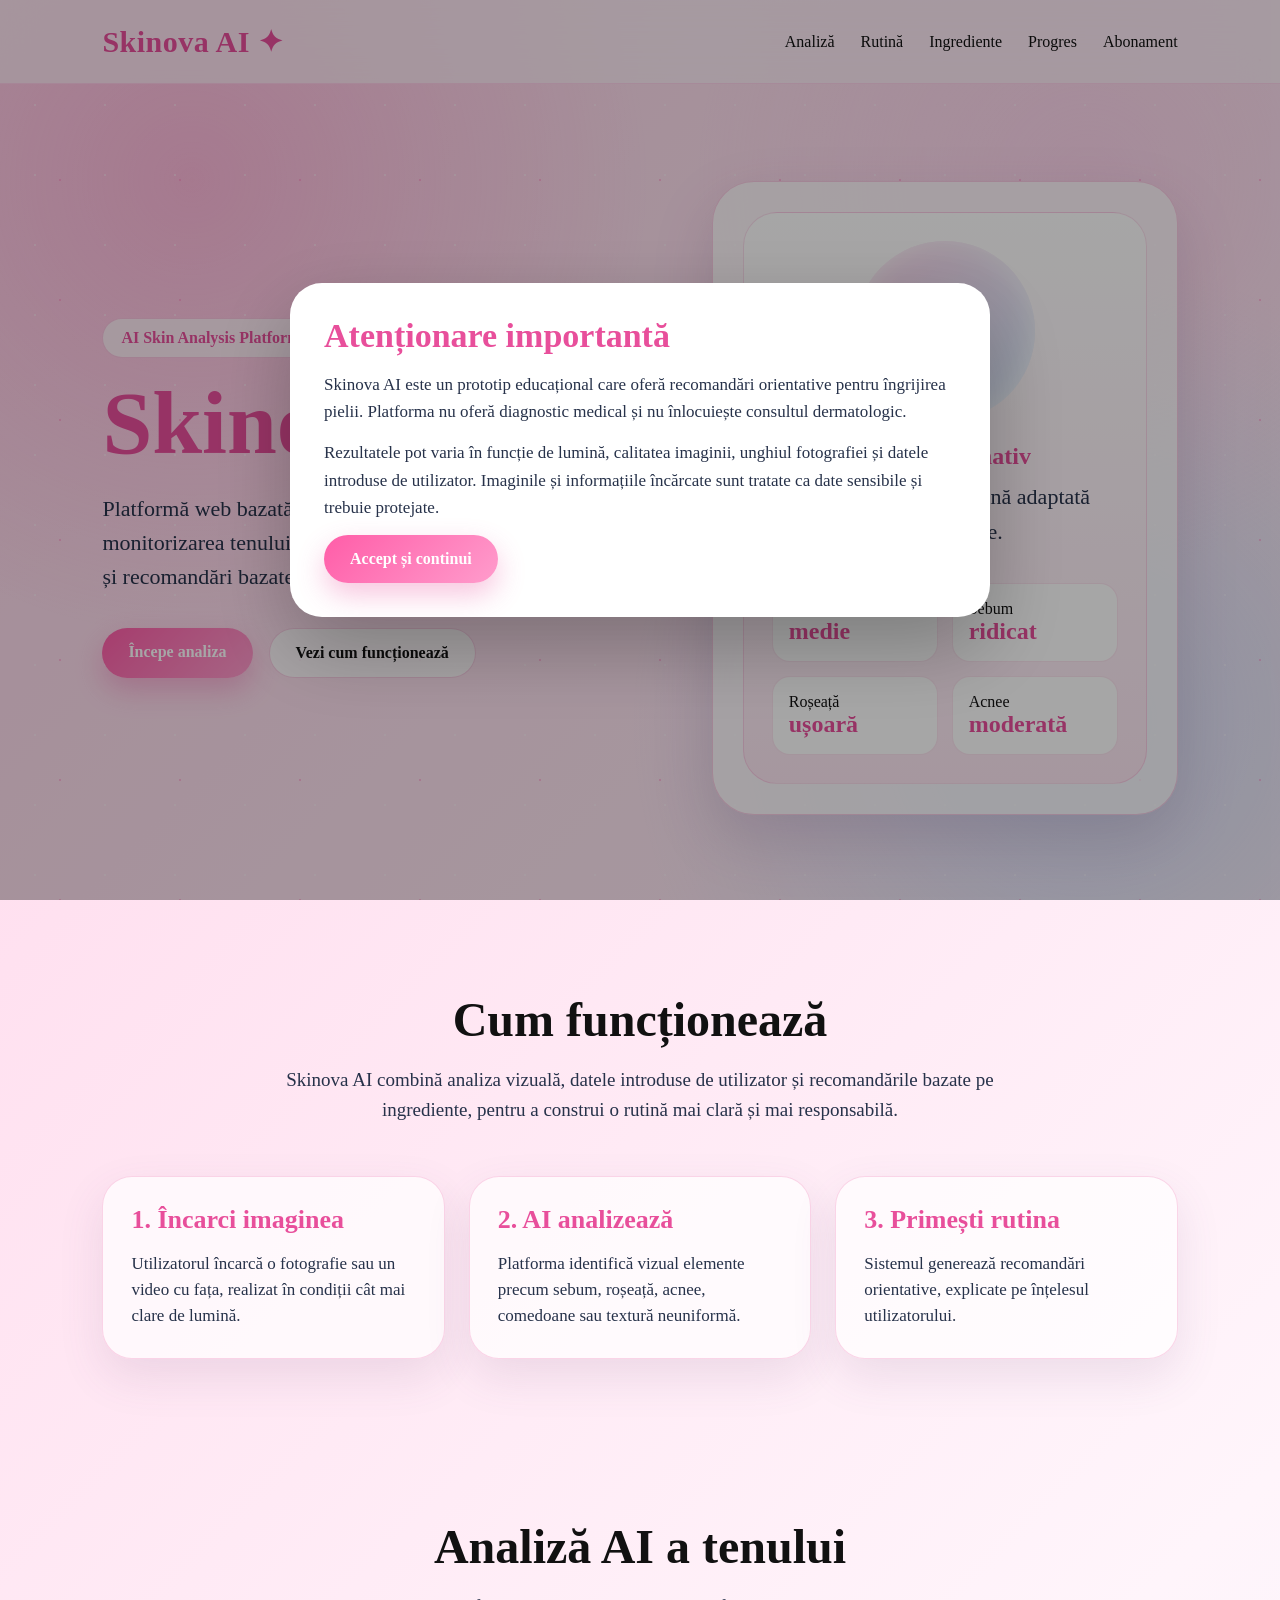
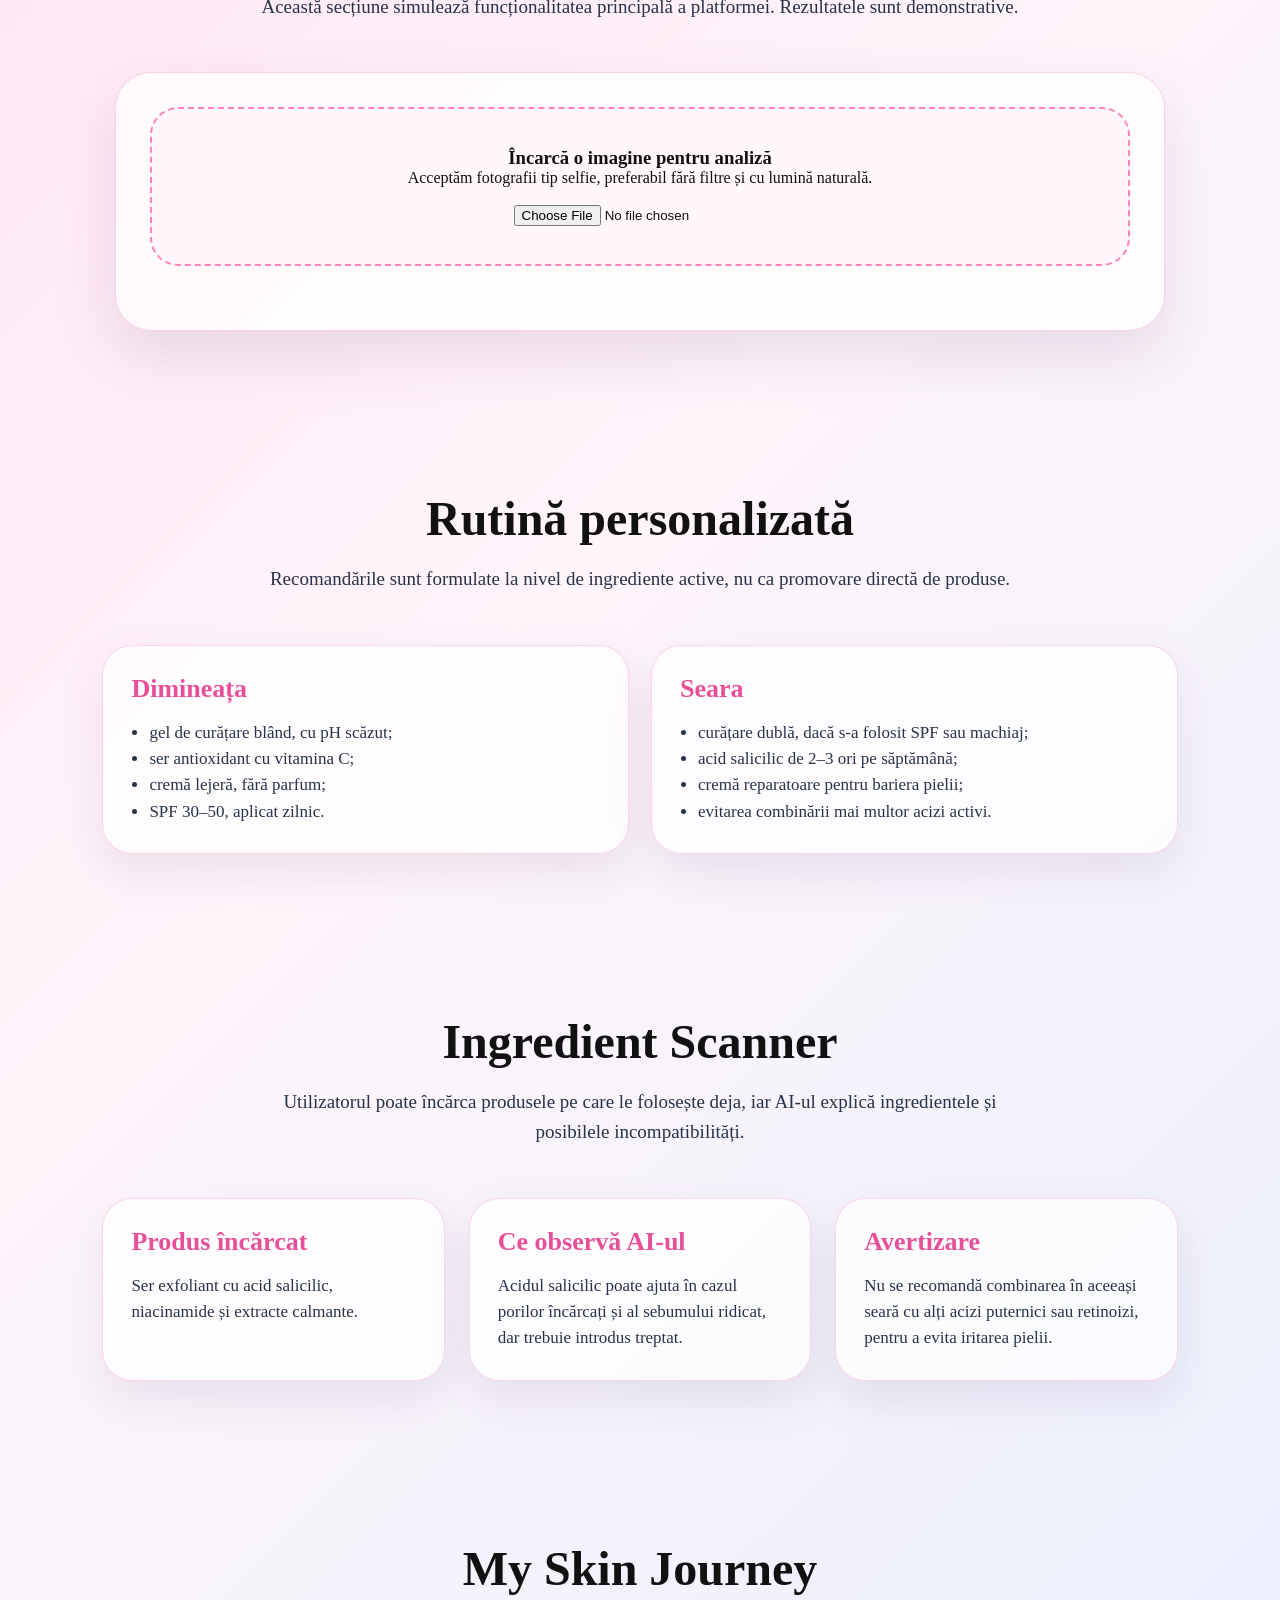
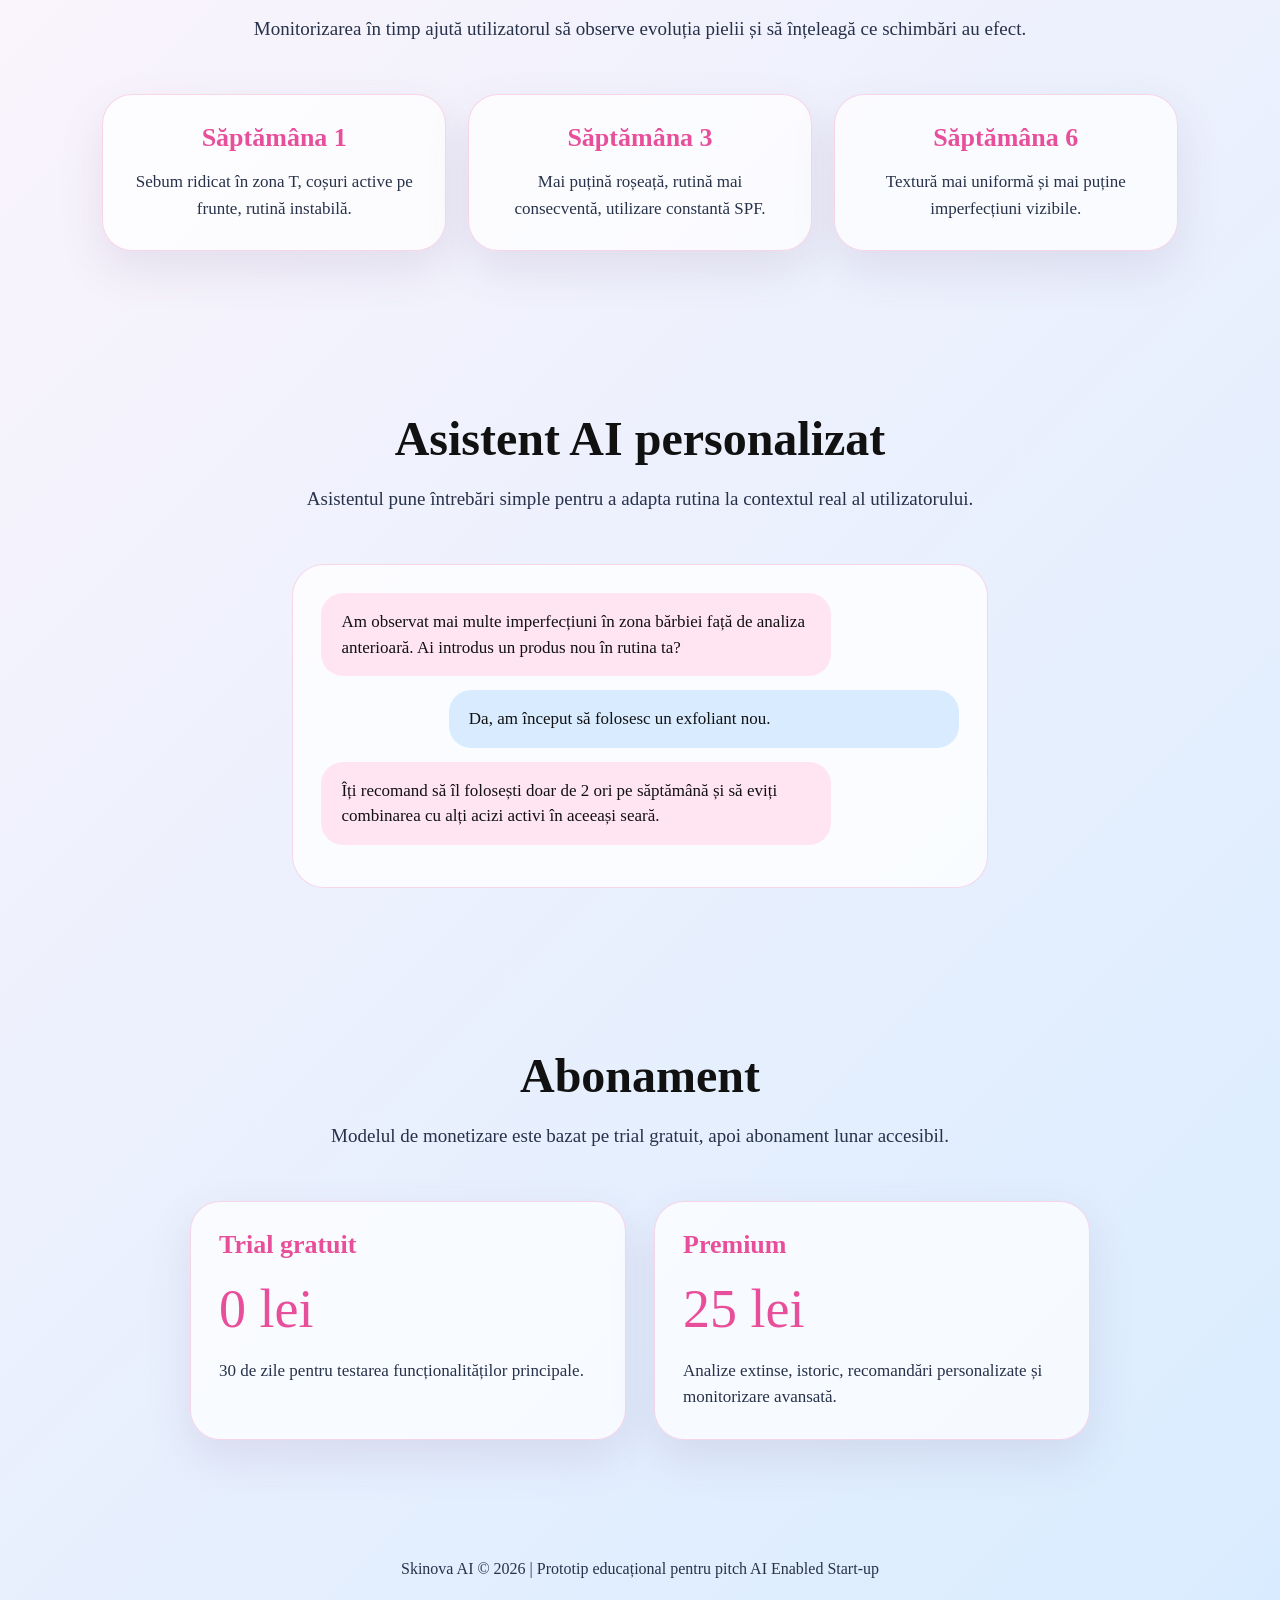
==== index.html @ 631ef506 "Create index.html" ====
<!DOCTYPE html>
<html lang="ro">
<head>
  <meta charset="UTF-8" />
  <meta name="viewport" content="width=device-width, initial-scale=1.0" />
  <title>Skinova AI</title>

  <style>
    * {
      margin: 0;
      padding: 0;
      box-sizing: border-box;
    }

    body {
      font-family: Georgia, "Times New Roman", serif;
      background: linear-gradient(135deg, #ffd6ea 0%, #fff5fb 45%, #d9ecff 100%);
      color: #111;
      overflow-x: hidden;
    }

    html {
      scroll-behavior: smooth;
    }

    .background-glow {
      position: fixed;
      inset: 0;
      background:
        radial-gradient(circle at 15% 20%, rgba(255, 130, 190, 0.35), transparent 35%),
        radial-gradient(circle at 85% 20%, rgba(255, 190, 230, 0.35), transparent 30%),
        radial-gradient(circle at 85% 80%, rgba(150, 205, 255, 0.35), transparent 35%);
      z-index: -2;
    }

    .sparkles {
      position: fixed;
      inset: 0;
      background-image:
        radial-gradient(#fff 1px, transparent 1px),
        radial-gradient(#ff72b6 1px, transparent 1px);
      background-size: 70px 70px, 120px 120px;
      opacity: 0.35;
      z-index: -1;
    }

    header {
      width: 100%;
      padding: 24px 8%;
      display: flex;
      justify-content: space-between;
      align-items: center;
      position: sticky;
      top: 0;
      z-index: 10;
      backdrop-filter: blur(18px);
      background: rgba(255, 245, 251, 0.65);
      border-bottom: 1px solid rgba(255, 120, 190, 0.2);
    }

    .logo {
      font-size: 30px;
      font-weight: bold;
      color: #e84f9b;
      letter-spacing: 0.5px;
    }

    nav a {
      margin-left: 22px;
      text-decoration: none;
      color: #111;
      font-size: 16px;
    }

    nav a:hover {
      color: #e84f9b;
    }

    .hero {
      min-height: 92vh;
      display: grid;
      grid-template-columns: 1.1fr 0.9fr;
      gap: 40px;
      align-items: center;
      padding: 70px 8%;
    }

    .badge {
      display: inline-block;
      padding: 10px 18px;
      background: rgba(255, 255, 255, 0.65);
      border: 1px solid rgba(232, 79, 155, 0.25);
      border-radius: 999px;
      color: #e84f9b;
      font-weight: bold;
      margin-bottom: 20px;
    }

    h1 {
      font-size: clamp(48px, 7vw, 92px);
      color: #e84f9b;
      line-height: 1;
      margin-bottom: 24px;
    }

    .hero p {
      font-size: 22px;
      line-height: 1.55;
      max-width: 660px;
      color: #27324a;
      margin-bottom: 34px;
    }

    .buttons {
      display: flex;
      gap: 16px;
      flex-wrap: wrap;
    }

    button, .btn {
      border: none;
      cursor: pointer;
      padding: 15px 26px;
      border-radius: 999px;
      font-size: 16px;
      font-weight: bold;
      text-decoration: none;
      transition: 0.25s ease;
      font-family: inherit;
    }

    .primary {
      background: linear-gradient(135deg, #ff5da8, #ff9ccc);
      color: white;
      box-shadow: 0 12px 28px rgba(232, 79, 155, 0.32);
    }

    .secondary {
      background: rgba(255, 255, 255, 0.8);
      color: #111;
      border: 1px solid rgba(232, 79, 155, 0.25);
    }

    button:hover, .btn:hover {
      transform: translateY(-3px);
    }

    .phone-card {
      background: rgba(255, 255, 255, 0.72);
      border: 1px solid rgba(232, 79, 155, 0.25);
      border-radius: 42px;
      padding: 30px;
      box-shadow: 0 24px 60px rgba(108, 70, 120, 0.18);
      position: relative;
    }

    .phone-screen {
      border-radius: 34px;
      background: linear-gradient(180deg, #fff, #ffe9f5);
      padding: 28px;
      min-height: 460px;
      border: 1px solid rgba(232, 79, 155, 0.18);
    }

    .face-circle {
      width: 180px;
      height: 180px;
      margin: 0 auto 22px;
      border-radius: 50%;
      background: linear-gradient(135deg, #ffd7ec, #d9ecff);
      display: flex;
      align-items: center;
      justify-content: center;
      font-size: 76px;
      box-shadow: inset 0 0 30px rgba(255,255,255,0.9);
    }

    .mini-stats {
      display: grid;
      grid-template-columns: 1fr 1fr;
      gap: 14px;
      margin-top: 20px;
    }

    .mini-stat {
      background: white;
      border-radius: 18px;
      padding: 16px;
      border: 1px solid rgba(232, 79, 155, 0.15);
    }

    .mini-stat strong {
      color: #e84f9b;
      font-size: 24px;
    }

    section {
      padding: 80px 8%;
    }

    .section-title {
      text-align: center;
      font-size: 48px;
      margin-bottom: 18px;
    }

    .section-subtitle {
      text-align: center;
      max-width: 780px;
      margin: 0 auto 50px;
      color: #27324a;
      font-size: 19px;
      line-height: 1.6;
    }

    .grid {
      display: grid;
      grid-template-columns: repeat(3, 1fr);
      gap: 24px;
    }

    .card {
      background: rgba(255, 255, 255, 0.72);
      border: 1px solid rgba(232, 79, 155, 0.22);
      border-radius: 30px;
      padding: 28px;
      box-shadow: 0 18px 45px rgba(108, 70, 120, 0.12);
    }

    .card h3 {
      font-size: 26px;
      margin-bottom: 16px;
      color: #e84f9b;
    }

    .card p, .card li {
      font-size: 17px;
      line-height: 1.55;
      color: #27324a;
    }

    .card ul {
      padding-left: 18px;
    }

    .analysis-box {
      max-width: 1050px;
      margin: auto;
      background: rgba(255, 255, 255, 0.78);
      border: 1px solid rgba(232, 79, 155, 0.25);
      border-radius: 36px;
      padding: 34px;
      box-shadow: 0 24px 60px rgba(108, 70, 120, 0.15);
    }

    .upload-area {
      border: 2px dashed #ff82bd;
      border-radius: 28px;
      padding: 38px;
      text-align: center;
      background: rgba(255, 246, 251, 0.8);
      margin-bottom: 30px;
    }

    input[type="file"] {
      margin-top: 18px;
    }

    .results {
      display: none;
      margin-top: 30px;
      animation: fadeIn 0.7s ease;
    }

    @keyframes fadeIn {
      from { opacity: 0; transform: translateY(12px); }
      to { opacity: 1; transform: translateY(0); }
    }

    .score-grid {
      display: grid;
      grid-template-columns: repeat(4, 1fr);
      gap: 18px;
      margin-bottom: 26px;
    }

    .score {
      background: white;
      border-radius: 24px;
      padding: 20px;
      text-align: center;
      border: 1px solid rgba(232, 79, 155, 0.18);
    }

    .score span {
      display: block;
      font-size: 14px;
      color: #27324a;
      margin-bottom: 8px;
    }

    .score strong {
      color: #e84f9b;
      font-size: 28px;
    }

    .routine {
      display: grid;
      grid-template-columns: 1fr 1fr;
      gap: 22px;
    }

    .warning {
      background: #fff1f8;
      border-left: 5px solid #e84f9b;
      padding: 18px;
      border-radius: 18px;
      margin-top: 20px;
      color: #27324a;
      line-height: 1.55;
    }

    .timeline {
      display: grid;
      grid-template-columns: repeat(3, 1fr);
      gap: 22px;
    }

    .timeline .card {
      text-align: center;
    }

    .assistant {
      max-width: 900px;
      margin: auto;
    }

    .chat {
      background: rgba(255,255,255,0.78);
      border-radius: 32px;
      padding: 28px;
      border: 1px solid rgba(232, 79, 155, 0.22);
    }

    .bubble {
      padding: 16px 20px;
      border-radius: 22px;
      margin-bottom: 14px;
      max-width: 80%;
      line-height: 1.5;
      font-size: 17px;
    }

    .ai {
      background: #ffe5f2;
      color: #111;
    }

    .user {
      background: #d9ecff;
      margin-left: auto;
      color: #111;
    }

    .pricing {
      display: grid;
      grid-template-columns: 1fr 1fr;
      gap: 28px;
      max-width: 900px;
      margin: auto;
    }

    .price {
      font-size: 54px;
      color: #e84f9b;
      margin: 18px 0;
    }

    footer {
      padding: 40px 8%;
      text-align: center;
      color: #27324a;
    }

    .modal {
      position: fixed;
      inset: 0;
      background: rgba(0,0,0,0.35);
      display: flex;
      align-items: center;
      justify-content: center;
      z-index: 100;
      padding: 20px;
    }

    .modal-content {
      max-width: 700px;
      background: white;
      border-radius: 32px;
      padding: 34px;
      box-shadow: 0 30px 80px rgba(0,0,0,0.25);
    }

    .modal-content h2 {
      color: #e84f9b;
      font-size: 34px;
      margin-bottom: 16px;
    }

    .modal-content p {
      line-height: 1.6;
      color: #27324a;
      margin-bottom: 14px;
      font-size: 17px;
    }

    .hidden {
      display: none;
    }

    @media (max-width: 900px) {
      .hero, .grid, .routine, .timeline, .pricing {
        grid-template-columns: 1fr;
      }

      nav {
        display: none;
      }

      .score-grid {
        grid-template-columns: 1fr 1fr;
      }

      .section-title {
        font-size: 36px;
      }
    }
  </style>
</head>

<body>
  <div class="background-glow"></div>
  <div class="sparkles"></div>

  <div class="modal" id="disclaimerModal">
    <div class="modal-content">
      <h2>Atenționare importantă</h2>
      <p>
        Skinova AI este un prototip educațional care oferă recomandări orientative pentru îngrijirea pielii.
        Platforma nu oferă diagnostic medical și nu înlocuiește consultul dermatologic.
      </p>
      <p>
        Rezultatele pot varia în funcție de lumină, calitatea imaginii, unghiul fotografiei și datele introduse de utilizator.
        Imaginile și informațiile încărcate sunt tratate ca date sensibile și trebuie protejate.
      </p>
      <button class="primary" onclick="closeModal()">Accept și continui</button>
    </div>
  </div>

  <header>
    <div class="logo">Skinova AI ✦</div>
    <nav>
      <a href="#analysis">Analiză</a>
      <a href="#routine">Rutină</a>
      <a href="#ingredients">Ingrediente</a>
      <a href="#progress">Progres</a>
      <a href="#pricing">Abonament</a>
    </nav>
  </header>

  <main>
    <section class="hero">
      <div>
        <span class="badge">AI Skin Analysis Platform</span>
        <h1>Skinova AI</h1>
        <p>
          Platformă web bazată pe inteligență artificială pentru analiza și monitorizarea tenului,
          folosind imagini, răspunsuri personalizate și recomandări bazate pe ingrediente active.
        </p>
        <div class="buttons">
          <a class="btn primary" href="#analysis">Începe analiza</a>
          <a class="btn secondary" href="#how">Vezi cum funcționează</a>
        </div>
      </div>

      <div class="phone-card">
        <div class="phone-screen">
          <div class="face-circle">🧴</div>
          <h2 style="text-align:center; color:#e84f9b;">Raport estimativ</h2>
          <p style="text-align:center; margin-top:10px; color:#27324a;">
            Analiză vizuală + rutină adaptată nevoilor tale.
          </p>

          <div class="mini-stats">
            <div class="mini-stat"><span>Textură</span><br><strong>medie</strong></div>
            <div class="mini-stat"><span>Sebum</span><br><strong>ridicat</strong></div>
            <div class="mini-stat"><span>Roșeață</span><br><strong>ușoară</strong></div>
            <div class="mini-stat"><span>Acnee</span><br><strong>moderată</strong></div>
          </div>
        </div>
      </div>
    </section>

    <section id="how">
      <h2 class="section-title">Cum funcționează</h2>
      <p class="section-subtitle">
        Skinova AI combină analiza vizuală, datele introduse de utilizator și recomandările bazate pe ingrediente,
        pentru a construi o rutină mai clară și mai responsabilă.
      </p>

      <div class="grid">
        <div class="card">
          <h3>1. Încarci imaginea</h3>
          <p>Utilizatorul încarcă o fotografie sau un video cu fața, realizat în condiții cât mai clare de lumină.</p>
        </div>

        <div class="card">
          <h3>2. AI analizează</h3>
          <p>Platforma identifică vizual elemente precum sebum, roșeață, acnee, comedoane sau textură neuniformă.</p>
        </div>

        <div class="card">
          <h3>3. Primești rutina</h3>
          <p>Sistemul generează recomandări orientative, explicate pe înțelesul utilizatorului.</p>
        </div>
      </div>
    </section>

    <section id="analysis">
      <h2 class="section-title">Analiză AI a tenului</h2>
      <p class="section-subtitle">
        Această secțiune simulează funcționalitatea principală a platformei. Rezultatele sunt demonstrative.
      </p>

      <div class="analysis-box">
        <div class="upload-area">
          <h3>Încarcă o imagine pentru analiză</h3>
          <p>Acceptăm fotografii tip selfie, preferabil fără filtre și cu lumină naturală.</p>
          <input type="file" accept="image/*" onchange="startAnalysis()" />
        </div>

        <div id="loading" class="hidden" style="text-align:center; font-size:22px; color:#e84f9b;">
          Se analizează imaginea...
        </div>

        <div class="results" id="results">
          <div class="score-grid">
            <div class="score"><span>Acnee</span><strong>moderată</strong></div>
            <div class="score"><span>Sebum zona T</span><strong>ridicat</strong></div>
            <div class="score"><span>Roșeață</span><strong>ușoară</strong></div>
            <div class="score"><span>Textură</span><strong>neuniformă</strong></div>
          </div>

          <div class="warning">
            Rezultatele sunt estimative și se bazează pe indicatori vizuali. Acestea nu reprezintă diagnostic medical.
          </div>
        </div>
      </div>
    </section>

    <section id="routine">
      <h2 class="section-title">Rutină personalizată</h2>
      <p class="section-subtitle">
        Recomandările sunt formulate la nivel de ingrediente active, nu ca promovare directă de produse.
      </p>

      <div class="routine">
        <div class="card">
          <h3>Dimineața</h3>
          <ul>
            <li>gel de curățare blând, cu pH scăzut;</li>
            <li>ser antioxidant cu vitamina C;</li>
            <li>cremă lejeră, fără parfum;</li>
            <li>SPF 30–50, aplicat zilnic.</li>
          </ul>
        </div>

        <div class="card">
          <h3>Seara</h3>
          <ul>
            <li>curățare dublă, dacă s-a folosit SPF sau machiaj;</li>
            <li>acid salicilic de 2–3 ori pe săptămână;</li>
            <li>cremă reparatoare pentru bariera pielii;</li>
            <li>evitarea combinării mai multor acizi activi.</li>
          </ul>
        </div>
      </div>
    </section>

    <section id="ingredients">
      <h2 class="section-title">Ingredient Scanner</h2>
      <p class="section-subtitle">
        Utilizatorul poate încărca produsele pe care le folosește deja, iar AI-ul explică ingredientele și posibilele incompatibilități.
      </p>

      <div class="grid">
        <div class="card">
          <h3>Produs încărcat</h3>
          <p>Ser exfoliant cu acid salicilic, niacinamide și extracte calmante.</p>
        </div>

        <div class="card">
          <h3>Ce observă AI-ul</h3>
          <p>Acidul salicilic poate ajuta în cazul porilor încărcați și al sebumului ridicat, dar trebuie introdus treptat.</p>
        </div>

        <div class="card">
          <h3>Avertizare</h3>
          <p>Nu se recomandă combinarea în aceeași seară cu alți acizi puternici sau retinoizi, pentru a evita iritarea pielii.</p>
        </div>
      </div>
    </section>

    <section id="progress">
      <h2 class="section-title">My Skin Journey</h2>
      <p class="section-subtitle">
        Monitorizarea în timp ajută utilizatorul să observe evoluția pielii și să înțeleagă ce schimbări au efect.
      </p>

      <div class="timeline">
        <div class="card">
          <h3>Săptămâna 1</h3>
          <p>Sebum ridicat în zona T, coșuri active pe frunte, rutină instabilă.</p>
        </div>

        <div class="card">
          <h3>Săptămâna 3</h3>
          <p>Mai puțină roșeață, rutină mai consecventă, utilizare constantă SPF.</p>
        </div>

        <div class="card">
          <h3>Săptămâna 6</h3>
          <p>Textură mai uniformă și mai puține imperfecțiuni vizibile.</p>
        </div>
      </div>
    </section>

    <section class="assistant">
      <h2 class="section-title">Asistent AI personalizat</h2>
      <p class="section-subtitle">
        Asistentul pune întrebări simple pentru a adapta rutina la contextul real al utilizatorului.
      </p>

      <div class="chat">
        <div class="bubble ai">Am observat mai multe imperfecțiuni în zona bărbiei față de analiza anterioară. Ai introdus un produs nou în rutina ta?</div>
        <div class="bubble user">Da, am început să folosesc un exfoliant nou.</div>
        <div class="bubble ai">Îți recomand să îl folosești doar de 2 ori pe săptămână și să eviți combinarea cu alți acizi activi în aceeași seară.</div>
      </div>
    </section>

    <section id="pricing">
      <h2 class="section-title">Abonament</h2>
      <p class="section-subtitle">
        Modelul de monetizare este bazat pe trial gratuit, apoi abonament lunar accesibil.
      </p>

      <div class="pricing">
        <div class="card">
          <h3>Trial gratuit</h3>
          <div class="price">0 lei</div>
          <p>30 de zile pentru testarea funcționalităților principale.</p>
        </div>

        <div class="card">
          <h3>Premium</h3>
          <div class="price">25 lei</div>
          <p>Analize extinse, istoric, recomandări personalizate și monitorizare avansată.</p>
        </div>
      </div>
    </section>
  </main>

  <footer>
    Skinova AI © 2026 | Prototip educațional pentru pitch AI Enabled Start-up
  </footer>

  <script>
    function closeModal() {
      document.getElementById("disclaimerModal").style.display = "none";
    }

    function startAnalysis() {
      const loading = document.getElementById("loading");
      const results = document.getElementById("results");

      results.style.display = "none";
      loading.classList.remove("hidden");

      setTimeout(() => {
        loading.classList.add("hidden");
        results.style.display = "block";
      }, 1800);
    }
  </script>
</body>
</html>
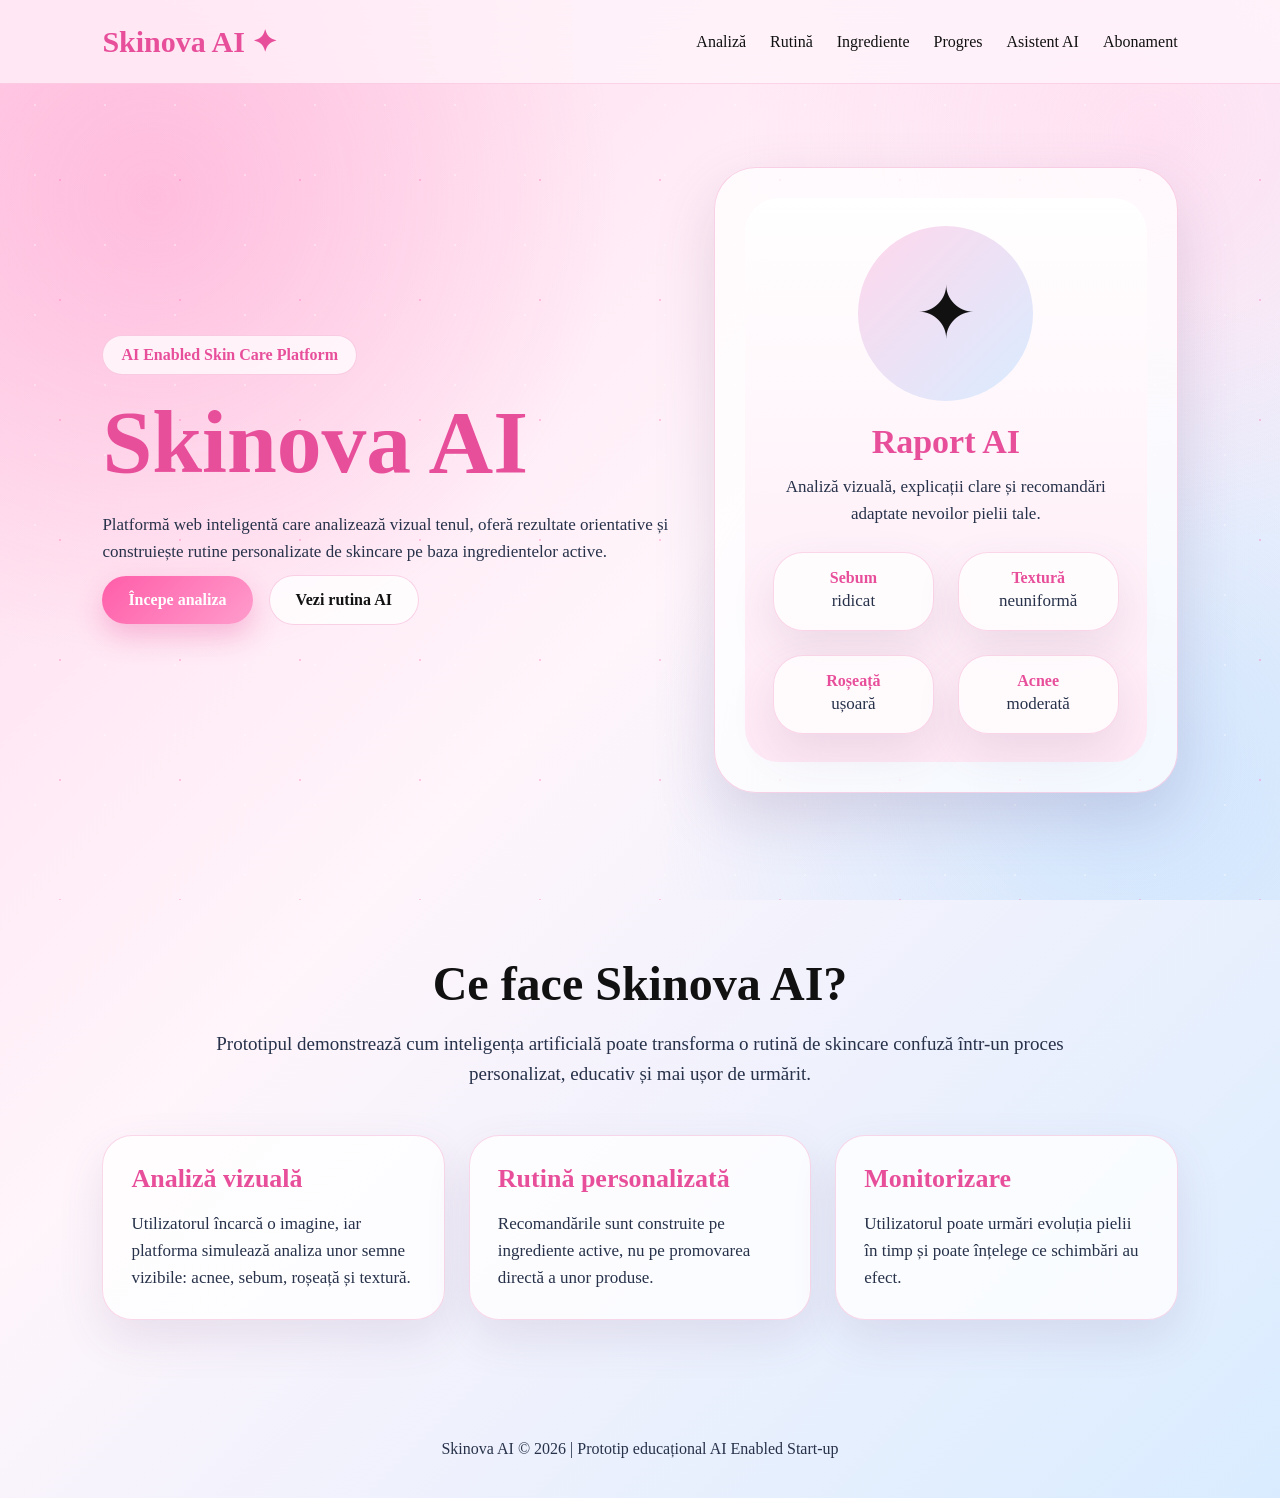
==== commit 138c51b1: "Update index.html for improved structure and content" ====
--- a/index.html
+++ b/index.html
@@ -3,694 +3,100 @@
 <head>
   <meta charset="UTF-8" />
   <meta name="viewport" content="width=device-width, initial-scale=1.0" />
-  <title>Skinova AI</title>
-
-  <style>
-    * {
-      margin: 0;
-      padding: 0;
-      box-sizing: border-box;
-    }
-
-    body {
-      font-family: Georgia, "Times New Roman", serif;
-      background: linear-gradient(135deg, #ffd6ea 0%, #fff5fb 45%, #d9ecff 100%);
-      color: #111;
-      overflow-x: hidden;
-    }
-
-    html {
-      scroll-behavior: smooth;
-    }
-
-    .background-glow {
-      position: fixed;
-      inset: 0;
-      background:
-        radial-gradient(circle at 15% 20%, rgba(255, 130, 190, 0.35), transparent 35%),
-        radial-gradient(circle at 85% 20%, rgba(255, 190, 230, 0.35), transparent 30%),
-        radial-gradient(circle at 85% 80%, rgba(150, 205, 255, 0.35), transparent 35%);
-      z-index: -2;
-    }
-
-    .sparkles {
-      position: fixed;
-      inset: 0;
-      background-image:
-        radial-gradient(#fff 1px, transparent 1px),
-        radial-gradient(#ff72b6 1px, transparent 1px);
-      background-size: 70px 70px, 120px 120px;
-      opacity: 0.35;
-      z-index: -1;
-    }
-
-    header {
-      width: 100%;
-      padding: 24px 8%;
-      display: flex;
-      justify-content: space-between;
-      align-items: center;
-      position: sticky;
-      top: 0;
-      z-index: 10;
-      backdrop-filter: blur(18px);
-      background: rgba(255, 245, 251, 0.65);
-      border-bottom: 1px solid rgba(255, 120, 190, 0.2);
-    }
-
-    .logo {
-      font-size: 30px;
-      font-weight: bold;
-      color: #e84f9b;
-      letter-spacing: 0.5px;
-    }
-
-    nav a {
-      margin-left: 22px;
-      text-decoration: none;
-      color: #111;
-      font-size: 16px;
-    }
-
-    nav a:hover {
-      color: #e84f9b;
-    }
-
-    .hero {
-      min-height: 92vh;
-      display: grid;
-      grid-template-columns: 1.1fr 0.9fr;
-      gap: 40px;
-      align-items: center;
-      padding: 70px 8%;
-    }
-
-    .badge {
-      display: inline-block;
-      padding: 10px 18px;
-      background: rgba(255, 255, 255, 0.65);
-      border: 1px solid rgba(232, 79, 155, 0.25);
-      border-radius: 999px;
-      color: #e84f9b;
-      font-weight: bold;
-      margin-bottom: 20px;
-    }
-
-    h1 {
-      font-size: clamp(48px, 7vw, 92px);
-      color: #e84f9b;
-      line-height: 1;
-      margin-bottom: 24px;
-    }
-
-    .hero p {
-      font-size: 22px;
-      line-height: 1.55;
-      max-width: 660px;
-      color: #27324a;
-      margin-bottom: 34px;
-    }
-
-    .buttons {
-      display: flex;
-      gap: 16px;
-      flex-wrap: wrap;
-    }
-
-    button, .btn {
-      border: none;
-      cursor: pointer;
-      padding: 15px 26px;
-      border-radius: 999px;
-      font-size: 16px;
-      font-weight: bold;
-      text-decoration: none;
-      transition: 0.25s ease;
-      font-family: inherit;
-    }
-
-    .primary {
-      background: linear-gradient(135deg, #ff5da8, #ff9ccc);
-      color: white;
-      box-shadow: 0 12px 28px rgba(232, 79, 155, 0.32);
-    }
-
-    .secondary {
-      background: rgba(255, 255, 255, 0.8);
-      color: #111;
-      border: 1px solid rgba(232, 79, 155, 0.25);
-    }
-
-    button:hover, .btn:hover {
-      transform: translateY(-3px);
-    }
-
-    .phone-card {
-      background: rgba(255, 255, 255, 0.72);
-      border: 1px solid rgba(232, 79, 155, 0.25);
-      border-radius: 42px;
-      padding: 30px;
-      box-shadow: 0 24px 60px rgba(108, 70, 120, 0.18);
-      position: relative;
-    }
-
-    .phone-screen {
-      border-radius: 34px;
-      background: linear-gradient(180deg, #fff, #ffe9f5);
-      padding: 28px;
-      min-height: 460px;
-      border: 1px solid rgba(232, 79, 155, 0.18);
-    }
-
-    .face-circle {
-      width: 180px;
-      height: 180px;
-      margin: 0 auto 22px;
-      border-radius: 50%;
-      background: linear-gradient(135deg, #ffd7ec, #d9ecff);
-      display: flex;
-      align-items: center;
-      justify-content: center;
-      font-size: 76px;
-      box-shadow: inset 0 0 30px rgba(255,255,255,0.9);
-    }
-
-    .mini-stats {
-      display: grid;
-      grid-template-columns: 1fr 1fr;
-      gap: 14px;
-      margin-top: 20px;
-    }
-
-    .mini-stat {
-      background: white;
-      border-radius: 18px;
-      padding: 16px;
-      border: 1px solid rgba(232, 79, 155, 0.15);
-    }
-
-    .mini-stat strong {
-      color: #e84f9b;
-      font-size: 24px;
-    }
-
-    section {
-      padding: 80px 8%;
-    }
-
-    .section-title {
-      text-align: center;
-      font-size: 48px;
-      margin-bottom: 18px;
-    }
-
-    .section-subtitle {
-      text-align: center;
-      max-width: 780px;
-      margin: 0 auto 50px;
-      color: #27324a;
-      font-size: 19px;
-      line-height: 1.6;
-    }
-
-    .grid {
-      display: grid;
-      grid-template-columns: repeat(3, 1fr);
-      gap: 24px;
-    }
-
-    .card {
-      background: rgba(255, 255, 255, 0.72);
-      border: 1px solid rgba(232, 79, 155, 0.22);
-      border-radius: 30px;
-      padding: 28px;
-      box-shadow: 0 18px 45px rgba(108, 70, 120, 0.12);
-    }
-
-    .card h3 {
-      font-size: 26px;
-      margin-bottom: 16px;
-      color: #e84f9b;
-    }
-
-    .card p, .card li {
-      font-size: 17px;
-      line-height: 1.55;
-      color: #27324a;
-    }
-
-    .card ul {
-      padding-left: 18px;
-    }
-
-    .analysis-box {
-      max-width: 1050px;
-      margin: auto;
-      background: rgba(255, 255, 255, 0.78);
-      border: 1px solid rgba(232, 79, 155, 0.25);
-      border-radius: 36px;
-      padding: 34px;
-      box-shadow: 0 24px 60px rgba(108, 70, 120, 0.15);
-    }
-
-    .upload-area {
-      border: 2px dashed #ff82bd;
-      border-radius: 28px;
-      padding: 38px;
-      text-align: center;
-      background: rgba(255, 246, 251, 0.8);
-      margin-bottom: 30px;
-    }
-
-    input[type="file"] {
-      margin-top: 18px;
-    }
-
-    .results {
-      display: none;
-      margin-top: 30px;
-      animation: fadeIn 0.7s ease;
-    }
-
-    @keyframes fadeIn {
-      from { opacity: 0; transform: translateY(12px); }
-      to { opacity: 1; transform: translateY(0); }
-    }
-
-    .score-grid {
-      display: grid;
-      grid-template-columns: repeat(4, 1fr);
-      gap: 18px;
-      margin-bottom: 26px;
-    }
-
-    .score {
-      background: white;
-      border-radius: 24px;
-      padding: 20px;
-      text-align: center;
-      border: 1px solid rgba(232, 79, 155, 0.18);
-    }
-
-    .score span {
-      display: block;
-      font-size: 14px;
-      color: #27324a;
-      margin-bottom: 8px;
-    }
-
-    .score strong {
-      color: #e84f9b;
-      font-size: 28px;
-    }
-
-    .routine {
-      display: grid;
-      grid-template-columns: 1fr 1fr;
-      gap: 22px;
-    }
-
-    .warning {
-      background: #fff1f8;
-      border-left: 5px solid #e84f9b;
-      padding: 18px;
-      border-radius: 18px;
-      margin-top: 20px;
-      color: #27324a;
-      line-height: 1.55;
-    }
-
-    .timeline {
-      display: grid;
-      grid-template-columns: repeat(3, 1fr);
-      gap: 22px;
-    }
-
-    .timeline .card {
-      text-align: center;
-    }
-
-    .assistant {
-      max-width: 900px;
-      margin: auto;
-    }
-
-    .chat {
-      background: rgba(255,255,255,0.78);
-      border-radius: 32px;
-      padding: 28px;
-      border: 1px solid rgba(232, 79, 155, 0.22);
-    }
-
-    .bubble {
-      padding: 16px 20px;
-      border-radius: 22px;
-      margin-bottom: 14px;
-      max-width: 80%;
-      line-height: 1.5;
-      font-size: 17px;
-    }
-
-    .ai {
-      background: #ffe5f2;
-      color: #111;
-    }
-
-    .user {
-      background: #d9ecff;
-      margin-left: auto;
-      color: #111;
-    }
-
-    .pricing {
-      display: grid;
-      grid-template-columns: 1fr 1fr;
-      gap: 28px;
-      max-width: 900px;
-      margin: auto;
-    }
-
-    .price {
-      font-size: 54px;
-      color: #e84f9b;
-      margin: 18px 0;
-    }
-
-    footer {
-      padding: 40px 8%;
-      text-align: center;
-      color: #27324a;
-    }
-
-    .modal {
-      position: fixed;
-      inset: 0;
-      background: rgba(0,0,0,0.35);
-      display: flex;
-      align-items: center;
-      justify-content: center;
-      z-index: 100;
-      padding: 20px;
-    }
-
-    .modal-content {
-      max-width: 700px;
-      background: white;
-      border-radius: 32px;
-      padding: 34px;
-      box-shadow: 0 30px 80px rgba(0,0,0,0.25);
-    }
-
-    .modal-content h2 {
-      color: #e84f9b;
-      font-size: 34px;
-      margin-bottom: 16px;
-    }
-
-    .modal-content p {
-      line-height: 1.6;
-      color: #27324a;
-      margin-bottom: 14px;
-      font-size: 17px;
-    }
-
-    .hidden {
-      display: none;
-    }
-
-    @media (max-width: 900px) {
-      .hero, .grid, .routine, .timeline, .pricing {
-        grid-template-columns: 1fr;
-      }
-
-      nav {
-        display: none;
-      }
-
-      .score-grid {
-        grid-template-columns: 1fr 1fr;
-      }
-
-      .section-title {
-        font-size: 36px;
-      }
-    }
-  </style>
+  <title>Skinova AI | Home</title>
+  <link rel="stylesheet" href="style.css" />
 </head>
 
 <body>
-  <div class="background-glow"></div>
-  <div class="sparkles"></div>
-
-  <div class="modal" id="disclaimerModal">
-    <div class="modal-content">
-      <h2>Atenționare importantă</h2>
-      <p>
-        Skinova AI este un prototip educațional care oferă recomandări orientative pentru îngrijirea pielii.
-        Platforma nu oferă diagnostic medical și nu înlocuiește consultul dermatologic.
-      </p>
-      <p>
-        Rezultatele pot varia în funcție de lumină, calitatea imaginii, unghiul fotografiei și datele introduse de utilizator.
-        Imaginile și informațiile încărcate sunt tratate ca date sensibile și trebuie protejate.
-      </p>
-      <button class="primary" onclick="closeModal()">Accept și continui</button>
-    </div>
-  </div>
-
   <header>
-    <div class="logo">Skinova AI ✦</div>
+    <a class="logo" href="index.html">Skinova AI ✦</a>
     <nav>
-      <a href="#analysis">Analiză</a>
-      <a href="#routine">Rutină</a>
-      <a href="#ingredients">Ingrediente</a>
-      <a href="#progress">Progres</a>
-      <a href="#pricing">Abonament</a>
+      <a href="analysis.html">Analiză</a>
+      <a href="routine.html">Rutină</a>
+      <a href="ingredients.html">Ingrediente</a>
+      <a href="progress.html">Progres</a>
+      <a href="assistant.html">Asistent AI</a>
+      <a href="pricing.html">Abonament</a>
     </nav>
   </header>
 
-  <main>
-    <section class="hero">
-      <div>
-        <span class="badge">AI Skin Analysis Platform</span>
-        <h1>Skinova AI</h1>
+  <main class="hero">
+    <div>
+      <span class="badge">AI Enabled Skin Care Platform</span>
+      <h1>Skinova AI</h1>
+      <p>
+        Platformă web inteligentă care analizează vizual tenul, oferă rezultate orientative
+        și construiește rutine personalizate de skincare pe baza ingredientelor active.
+      </p>
+
+      <a class="btn primary" href="analysis.html">Începe analiza</a>
+      <a class="btn secondary" href="routine.html">Vezi rutina AI</a>
+    </div>
+
+    <div class="phone-card">
+      <div class="phone-screen">
+        <div class="face-circle">✦</div>
+        <h2 style="font-size: 34px; color:#e84f9b; margin-bottom: 12px;">Raport AI</h2>
         <p>
-          Platformă web bazată pe inteligență artificială pentru analiza și monitorizarea tenului,
-          folosind imagini, răspunsuri personalizate și recomandări bazate pe ingrediente active.
+          Analiză vizuală, explicații clare și recomandări adaptate nevoilor pielii tale.
         </p>
-        <div class="buttons">
-          <a class="btn primary" href="#analysis">Începe analiza</a>
-          <a class="btn secondary" href="#how">Vezi cum funcționează</a>
-        </div>
-      </div>
 
-      <div class="phone-card">
-        <div class="phone-screen">
-          <div class="face-circle">🧴</div>
-          <h2 style="text-align:center; color:#e84f9b;">Raport estimativ</h2>
-          <p style="text-align:center; margin-top:10px; color:#27324a;">
-            Analiză vizuală + rutină adaptată nevoilor tale.
-          </p>
-
-          <div class="mini-stats">
-            <div class="mini-stat"><span>Textură</span><br><strong>medie</strong></div>
-            <div class="mini-stat"><span>Sebum</span><br><strong>ridicat</strong></div>
-            <div class="mini-stat"><span>Roșeață</span><br><strong>ușoară</strong></div>
-            <div class="mini-stat"><span>Acnee</span><br><strong>moderată</strong></div>
+        <div class="grid" style="grid-template-columns: 1fr 1fr; margin-top: 25px;">
+          <div class="card" style="padding: 16px;">
+            <strong style="color:#e84f9b;">Sebum</strong>
+            <p>ridicat</p>
+          </div>
+          <div class="card" style="padding: 16px;">
+            <strong style="color:#e84f9b;">Textură</strong>
+            <p>neuniformă</p>
+          </div>
+          <div class="card" style="padding: 16px;">
+            <strong style="color:#e84f9b;">Roșeață</strong>
+            <p>ușoară</p>
+          </div>
+          <div class="card" style="padding: 16px;">
+            <strong style="color:#e84f9b;">Acnee</strong>
+            <p>moderată</p>
           </div>
         </div>
       </div>
-    </section>
-
-    <section id="how">
-      <h2 class="section-title">Cum funcționează</h2>
-      <p class="section-subtitle">
-        Skinova AI combină analiza vizuală, datele introduse de utilizator și recomandările bazate pe ingrediente,
-        pentru a construi o rutină mai clară și mai responsabilă.
-      </p>
-
-      <div class="grid">
-        <div class="card">
-          <h3>1. Încarci imaginea</h3>
-          <p>Utilizatorul încarcă o fotografie sau un video cu fața, realizat în condiții cât mai clare de lumină.</p>
-        </div>
-
-        <div class="card">
-          <h3>2. AI analizează</h3>
-          <p>Platforma identifică vizual elemente precum sebum, roșeață, acnee, comedoane sau textură neuniformă.</p>
-        </div>
-
-        <div class="card">
-          <h3>3. Primești rutina</h3>
-          <p>Sistemul generează recomandări orientative, explicate pe înțelesul utilizatorului.</p>
-        </div>
-      </div>
-    </section>
-
-    <section id="analysis">
-      <h2 class="section-title">Analiză AI a tenului</h2>
-      <p class="section-subtitle">
-        Această secțiune simulează funcționalitatea principală a platformei. Rezultatele sunt demonstrative.
-      </p>
-
-      <div class="analysis-box">
-        <div class="upload-area">
-          <h3>Încarcă o imagine pentru analiză</h3>
-          <p>Acceptăm fotografii tip selfie, preferabil fără filtre și cu lumină naturală.</p>
-          <input type="file" accept="image/*" onchange="startAnalysis()" />
-        </div>
-
-        <div id="loading" class="hidden" style="text-align:center; font-size:22px; color:#e84f9b;">
-          Se analizează imaginea...
-        </div>
-
-        <div class="results" id="results">
-          <div class="score-grid">
-            <div class="score"><span>Acnee</span><strong>moderată</strong></div>
-            <div class="score"><span>Sebum zona T</span><strong>ridicat</strong></div>
-            <div class="score"><span>Roșeață</span><strong>ușoară</strong></div>
-            <div class="score"><span>Textură</span><strong>neuniformă</strong></div>
-          </div>
-
-          <div class="warning">
-            Rezultatele sunt estimative și se bazează pe indicatori vizuali. Acestea nu reprezintă diagnostic medical.
-          </div>
-        </div>
-      </div>
-    </section>
-
-    <section id="routine">
-      <h2 class="section-title">Rutină personalizată</h2>
-      <p class="section-subtitle">
-        Recomandările sunt formulate la nivel de ingrediente active, nu ca promovare directă de produse.
-      </p>
-
-      <div class="routine">
-        <div class="card">
-          <h3>Dimineața</h3>
-          <ul>
-            <li>gel de curățare blând, cu pH scăzut;</li>
-            <li>ser antioxidant cu vitamina C;</li>
-            <li>cremă lejeră, fără parfum;</li>
-            <li>SPF 30–50, aplicat zilnic.</li>
-          </ul>
-        </div>
-
-        <div class="card">
-          <h3>Seara</h3>
-          <ul>
-            <li>curățare dublă, dacă s-a folosit SPF sau machiaj;</li>
-            <li>acid salicilic de 2–3 ori pe săptămână;</li>
-            <li>cremă reparatoare pentru bariera pielii;</li>
-            <li>evitarea combinării mai multor acizi activi.</li>
-          </ul>
-        </div>
-      </div>
-    </section>
-
-    <section id="ingredients">
-      <h2 class="section-title">Ingredient Scanner</h2>
-      <p class="section-subtitle">
-        Utilizatorul poate încărca produsele pe care le folosește deja, iar AI-ul explică ingredientele și posibilele incompatibilități.
-      </p>
-
-      <div class="grid">
-        <div class="card">
-          <h3>Produs încărcat</h3>
-          <p>Ser exfoliant cu acid salicilic, niacinamide și extracte calmante.</p>
-        </div>
-
-        <div class="card">
-          <h3>Ce observă AI-ul</h3>
-          <p>Acidul salicilic poate ajuta în cazul porilor încărcați și al sebumului ridicat, dar trebuie introdus treptat.</p>
-        </div>
-
-        <div class="card">
-          <h3>Avertizare</h3>
-          <p>Nu se recomandă combinarea în aceeași seară cu alți acizi puternici sau retinoizi, pentru a evita iritarea pielii.</p>
-        </div>
-      </div>
-    </section>
-
-    <section id="progress">
-      <h2 class="section-title">My Skin Journey</h2>
-      <p class="section-subtitle">
-        Monitorizarea în timp ajută utilizatorul să observe evoluția pielii și să înțeleagă ce schimbări au efect.
-      </p>
-
-      <div class="timeline">
-        <div class="card">
-          <h3>Săptămâna 1</h3>
-          <p>Sebum ridicat în zona T, coșuri active pe frunte, rutină instabilă.</p>
-        </div>
-
-        <div class="card">
-          <h3>Săptămâna 3</h3>
-          <p>Mai puțină roșeață, rutină mai consecventă, utilizare constantă SPF.</p>
-        </div>
-
-        <div class="card">
-          <h3>Săptămâna 6</h3>
-          <p>Textură mai uniformă și mai puține imperfecțiuni vizibile.</p>
-        </div>
-      </div>
-    </section>
-
-    <section class="assistant">
-      <h2 class="section-title">Asistent AI personalizat</h2>
-      <p class="section-subtitle">
-        Asistentul pune întrebări simple pentru a adapta rutina la contextul real al utilizatorului.
-      </p>
-
-      <div class="chat">
-        <div class="bubble ai">Am observat mai multe imperfecțiuni în zona bărbiei față de analiza anterioară. Ai introdus un produs nou în rutina ta?</div>
-        <div class="bubble user">Da, am început să folosesc un exfoliant nou.</div>
-        <div class="bubble ai">Îți recomand să îl folosești doar de 2 ori pe săptămână și să eviți combinarea cu alți acizi activi în aceeași seară.</div>
-      </div>
-    </section>
-
-    <section id="pricing">
-      <h2 class="section-title">Abonament</h2>
-      <p class="section-subtitle">
-        Modelul de monetizare este bazat pe trial gratuit, apoi abonament lunar accesibil.
-      </p>
-
-      <div class="pricing">
-        <div class="card">
-          <h3>Trial gratuit</h3>
-          <div class="price">0 lei</div>
-          <p>30 de zile pentru testarea funcționalităților principale.</p>
-        </div>
-
-        <div class="card">
-          <h3>Premium</h3>
-          <div class="price">25 lei</div>
-          <p>Analize extinse, istoric, recomandări personalizate și monitorizare avansată.</p>
-        </div>
-      </div>
-    </section>
+    </div>
   </main>
 
+  <section class="page">
+    <h2>Ce face Skinova AI?</h2>
+    <p class="subtitle">
+      Prototipul demonstrează cum inteligența artificială poate transforma o rutină de skincare
+      confuză într-un proces personalizat, educativ și mai ușor de urmărit.
+    </p>
+
+    <div class="grid">
+      <div class="card">
+        <h3>Analiză vizuală</h3>
+        <p>
+          Utilizatorul încarcă o imagine, iar platforma simulează analiza unor semne vizibile:
+          acnee, sebum, roșeață și textură.
+        </p>
+      </div>
+
+      <div class="card">
+        <h3>Rutină personalizată</h3>
+        <p>
+          Recomandările sunt construite pe ingrediente active, nu pe promovarea directă a unor produse.
+        </p>
+      </div>
+
+      <div class="card">
+        <h3>Monitorizare</h3>
+        <p>
+          Utilizatorul poate urmări evoluția pielii în timp și poate înțelege ce schimbări au efect.
+        </p>
+      </div>
+    </div>
+  </section>
+
   <footer>
-    Skinova AI © 2026 | Prototip educațional pentru pitch AI Enabled Start-up
+    Skinova AI © 2026 | Prototip educațional AI Enabled Start-up
   </footer>
-
-  <script>
-    function closeModal() {
-      document.getElementById("disclaimerModal").style.display = "none";
-    }
-
-    function startAnalysis() {
-      const loading = document.getElementById("loading");
-      const results = document.getElementById("results");
-
-      results.style.display = "none";
-      loading.classList.remove("hidden");
-
-      setTimeout(() => {
-        loading.classList.add("hidden");
-        results.style.display = "block";
-      }, 1800);
-    }
-  </script>
 </body>
-</html>+</html>
--- a/style.css
+++ b/style.css
@@ -0,0 +1,313 @@
+* {
+  margin: 0;
+  padding: 0;
+  box-sizing: border-box;
+}
+
+body {
+  font-family: Georgia, "Times New Roman", serif;
+  background: linear-gradient(135deg, #ffd6ea 0%, #fff5fb 45%, #d9ecff 100%);
+  color: #111;
+  min-height: 100vh;
+}
+
+body::before {
+  content: "";
+  position: fixed;
+  inset: 0;
+  background:
+    radial-gradient(circle at 12% 22%, rgba(255, 126, 190, 0.35), transparent 35%),
+    radial-gradient(circle at 90% 15%, rgba(255, 185, 225, 0.35), transparent 30%),
+    radial-gradient(circle at 88% 85%, rgba(160, 210, 255, 0.38), transparent 35%);
+  z-index: -2;
+}
+
+body::after {
+  content: "";
+  position: fixed;
+  inset: 0;
+  background-image:
+    radial-gradient(#fff 1px, transparent 1px),
+    radial-gradient(#ff72b6 1px, transparent 1px);
+  background-size: 70px 70px, 120px 120px;
+  opacity: 0.35;
+  z-index: -1;
+}
+
+header {
+  padding: 24px 8%;
+  display: flex;
+  justify-content: space-between;
+  align-items: center;
+  background: rgba(255, 245, 251, 0.72);
+  backdrop-filter: blur(18px);
+  border-bottom: 1px solid rgba(232, 79, 155, 0.2);
+  position: sticky;
+  top: 0;
+  z-index: 10;
+}
+
+.logo {
+  font-size: 30px;
+  font-weight: bold;
+  color: #e84f9b;
+  text-decoration: none;
+}
+
+nav a {
+  margin-left: 20px;
+  text-decoration: none;
+  color: #111;
+  font-size: 16px;
+}
+
+nav a:hover {
+  color: #e84f9b;
+}
+
+.hero, .page {
+  padding: 80px 8%;
+}
+
+.hero {
+  min-height: 88vh;
+  display: grid;
+  grid-template-columns: 1.1fr 0.9fr;
+  gap: 45px;
+  align-items: center;
+}
+
+.badge {
+  display: inline-block;
+  padding: 10px 18px;
+  border-radius: 999px;
+  background: rgba(255,255,255,0.75);
+  border: 1px solid rgba(232,79,155,0.25);
+  color: #e84f9b;
+  font-weight: bold;
+  margin-bottom: 22px;
+}
+
+h1 {
+  font-size: clamp(48px, 7vw, 92px);
+  color: #e84f9b;
+  line-height: 1;
+  margin-bottom: 24px;
+}
+
+h2 {
+  font-size: 48px;
+  text-align: center;
+  margin-bottom: 18px;
+}
+
+.subtitle {
+  max-width: 850px;
+  margin: 0 auto 45px;
+  text-align: center;
+  font-size: 19px;
+  line-height: 1.6;
+  color: #27324a;
+}
+
+p, li {
+  font-size: 17px;
+  line-height: 1.6;
+  color: #27324a;
+}
+
+.btn {
+  display: inline-block;
+  padding: 15px 26px;
+  border-radius: 999px;
+  text-decoration: none;
+  font-weight: bold;
+  margin-right: 12px;
+  margin-top: 10px;
+  transition: 0.25s ease;
+}
+
+.btn:hover {
+  transform: translateY(-3px);
+}
+
+.primary {
+  background: linear-gradient(135deg, #ff5da8, #ff9ccc);
+  color: white;
+  box-shadow: 0 12px 28px rgba(232, 79, 155, 0.32);
+}
+
+.secondary {
+  background: rgba(255,255,255,0.8);
+  color: #111;
+  border: 1px solid rgba(232,79,155,0.25);
+}
+
+.card {
+  background: rgba(255,255,255,0.78);
+  border: 1px solid rgba(232,79,155,0.22);
+  border-radius: 30px;
+  padding: 28px;
+  box-shadow: 0 18px 45px rgba(108,70,120,0.12);
+}
+
+.card h3 {
+  color: #e84f9b;
+  font-size: 26px;
+  margin-bottom: 16px;
+}
+
+.grid {
+  display: grid;
+  grid-template-columns: repeat(3, 1fr);
+  gap: 24px;
+}
+
+.two-grid {
+  display: grid;
+  grid-template-columns: 1fr 1fr;
+  gap: 24px;
+}
+
+.phone-card {
+  background: rgba(255,255,255,0.75);
+  border: 1px solid rgba(232,79,155,0.25);
+  border-radius: 42px;
+  padding: 30px;
+  box-shadow: 0 24px 60px rgba(108,70,120,0.18);
+}
+
+.phone-screen {
+  border-radius: 34px;
+  background: linear-gradient(180deg, #fff, #ffe9f5);
+  padding: 28px;
+  min-height: 430px;
+  text-align: center;
+}
+
+.face-circle {
+  width: 175px;
+  height: 175px;
+  margin: 0 auto 22px;
+  border-radius: 50%;
+  background: linear-gradient(135deg, #ffd7ec, #d9ecff);
+  display: flex;
+  align-items: center;
+  justify-content: center;
+  font-size: 72px;
+}
+
+.upload-box {
+  max-width: 900px;
+  margin: auto;
+  background: rgba(255,255,255,0.78);
+  border: 1px solid rgba(232,79,155,0.25);
+  border-radius: 36px;
+  padding: 35px;
+  text-align: center;
+}
+
+.upload-area {
+  border: 2px dashed #ff82bd;
+  border-radius: 28px;
+  padding: 38px;
+  background: rgba(255,246,251,0.85);
+  margin-bottom: 25px;
+}
+
+button {
+  border: none;
+  cursor: pointer;
+  padding: 14px 26px;
+  border-radius: 999px;
+  font-family: inherit;
+  font-weight: bold;
+  font-size: 16px;
+}
+
+.results {
+  display: none;
+  margin-top: 30px;
+}
+
+.score-grid {
+  display: grid;
+  grid-template-columns: repeat(4, 1fr);
+  gap: 18px;
+  margin-bottom: 24px;
+}
+
+.score {
+  background: white;
+  border-radius: 22px;
+  padding: 18px;
+  border: 1px solid rgba(232,79,155,0.18);
+}
+
+.score strong {
+  color: #e84f9b;
+  font-size: 24px;
+}
+
+.warning {
+  background: #fff1f8;
+  border-left: 5px solid #e84f9b;
+  padding: 18px;
+  border-radius: 18px;
+  margin-top: 20px;
+}
+
+.chat {
+  max-width: 900px;
+  margin: auto;
+  background: rgba(255,255,255,0.78);
+  border-radius: 32px;
+  padding: 28px;
+  border: 1px solid rgba(232,79,155,0.22);
+}
+
+.bubble {
+  padding: 16px 20px;
+  border-radius: 22px;
+  margin-bottom: 14px;
+  max-width: 80%;
+}
+
+.ai {
+  background: #ffe5f2;
+}
+
+.user {
+  background: #d9ecff;
+  margin-left: auto;
+}
+
+.price {
+  font-size: 54px;
+  color: #e84f9b;
+  margin: 18px 0;
+}
+
+footer {
+  text-align: center;
+  padding: 40px 8%;
+  color: #27324a;
+}
+
+@media (max-width: 900px) {
+  .hero, .grid, .two-grid {
+    grid-template-columns: 1fr;
+  }
+
+  nav {
+    display: none;
+  }
+
+  .score-grid {
+    grid-template-columns: 1fr 1fr;
+  }
+
+  h2 {
+    font-size: 36px;
+  }
+}
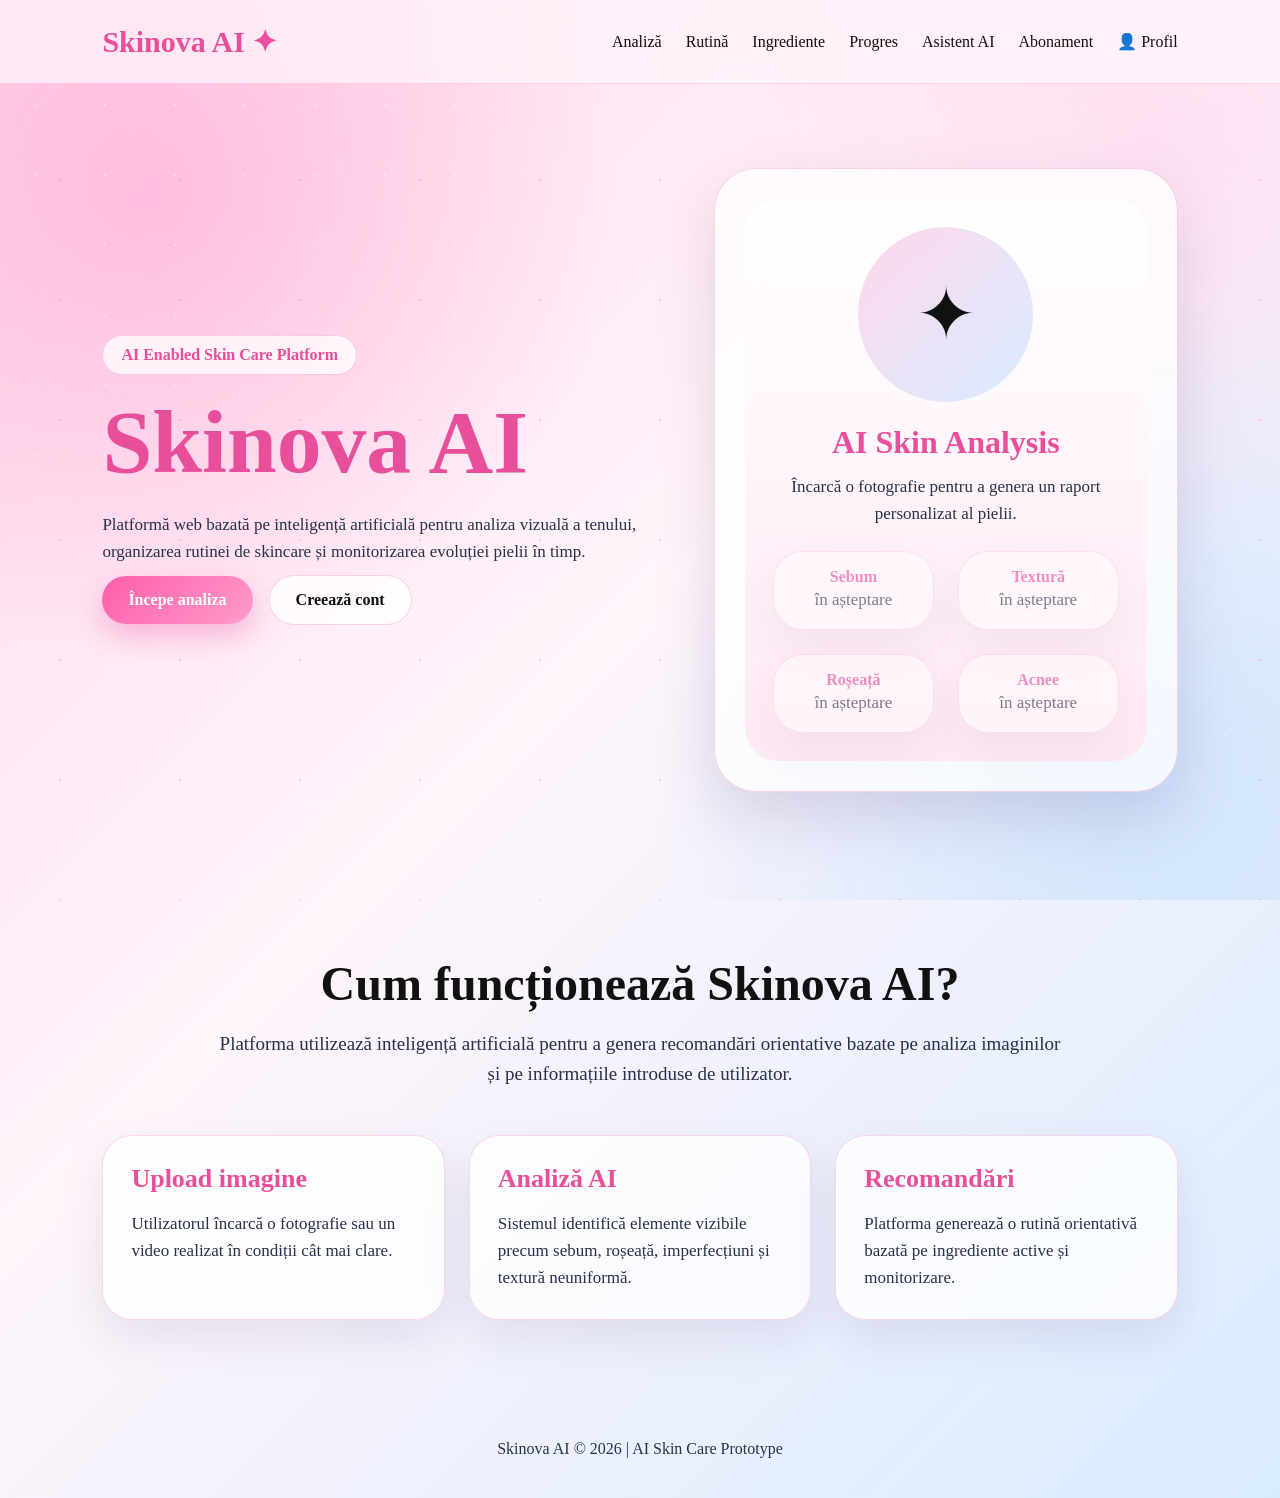
==== commit 3b501903: "Update index.html" ====
--- a/index.html
+++ b/index.html
@@ -8,8 +8,10 @@
 </head>
 
 <body>
+
   <header>
     <a class="logo" href="index.html">Skinova AI ✦</a>
+
     <nav>
       <a href="analysis.html">Analiză</a>
       <a href="routine.html">Rutină</a>
@@ -17,86 +19,175 @@
       <a href="progress.html">Progres</a>
       <a href="assistant.html">Asistent AI</a>
       <a href="pricing.html">Abonament</a>
+      <a href="profile.html">👤 Profil</a>
     </nav>
   </header>
 
   <main class="hero">
+
     <div>
       <span class="badge">AI Enabled Skin Care Platform</span>
+
       <h1>Skinova AI</h1>
+
       <p>
-        Platformă web inteligentă care analizează vizual tenul, oferă rezultate orientative
-        și construiește rutine personalizate de skincare pe baza ingredientelor active.
+        Platformă web bazată pe inteligență artificială pentru analiza vizuală a tenului,
+        organizarea rutinei de skincare și monitorizarea evoluției pielii în timp.
       </p>
 
-      <a class="btn primary" href="analysis.html">Începe analiza</a>
-      <a class="btn secondary" href="routine.html">Vezi rutina AI</a>
+      <a class="btn primary" href="analysis.html">
+        Începe analiza
+      </a>
+
+      <a class="btn secondary" href="profile.html">
+        Creează cont
+      </a>
     </div>
 
     <div class="phone-card">
+
       <div class="phone-screen">
-        <div class="face-circle">✦</div>
-        <h2 style="font-size: 34px; color:#e84f9b; margin-bottom: 12px;">Raport AI</h2>
-        <p>
-          Analiză vizuală, explicații clare și recomandări adaptate nevoilor pielii tale.
+
+        <div class="face-circle">
+          ✦
+        </div>
+
+        <h2 style="
+          font-size:32px;
+          color:#e84f9b;
+          margin-bottom:12px;
+        ">
+          AI Skin Analysis
+        </h2>
+
+        <p style="
+          max-width:320px;
+          margin:auto;
+        ">
+          Încarcă o fotografie pentru a genera un raport personalizat al pielii.
         </p>
 
-        <div class="grid" style="grid-template-columns: 1fr 1fr; margin-top: 25px;">
-          <div class="card" style="padding: 16px;">
-            <strong style="color:#e84f9b;">Sebum</strong>
-            <p>ridicat</p>
+        <div class="grid"
+          style="
+            grid-template-columns:1fr 1fr;
+            margin-top:24px;
+          ">
+
+          <div class="card"
+            style="
+              padding:16px;
+              opacity:0.6;
+            ">
+            <strong style="color:#e84f9b;">
+              Sebum
+            </strong>
+
+            <p>
+              în așteptare
+            </p>
           </div>
-          <div class="card" style="padding: 16px;">
-            <strong style="color:#e84f9b;">Textură</strong>
-            <p>neuniformă</p>
+
+          <div class="card"
+            style="
+              padding:16px;
+              opacity:0.6;
+            ">
+            <strong style="color:#e84f9b;">
+              Textură
+            </strong>
+
+            <p>
+              în așteptare
+            </p>
           </div>
-          <div class="card" style="padding: 16px;">
-            <strong style="color:#e84f9b;">Roșeață</strong>
-            <p>ușoară</p>
+
+          <div class="card"
+            style="
+              padding:16px;
+              opacity:0.6;
+            ">
+            <strong style="color:#e84f9b;">
+              Roșeață
+            </strong>
+
+            <p>
+              în așteptare
+            </p>
           </div>
-          <div class="card" style="padding: 16px;">
-            <strong style="color:#e84f9b;">Acnee</strong>
-            <p>moderată</p>
+
+          <div class="card"
+            style="
+              padding:16px;
+              opacity:0.6;
+            ">
+            <strong style="color:#e84f9b;">
+              Acnee
+            </strong>
+
+            <p>
+              în așteptare
+            </p>
           </div>
+
         </div>
+
       </div>
+
     </div>
+
   </main>
 
   <section class="page">
-    <h2>Ce face Skinova AI?</h2>
+
+    <h2>
+      Cum funcționează Skinova AI?
+    </h2>
+
     <p class="subtitle">
-      Prototipul demonstrează cum inteligența artificială poate transforma o rutină de skincare
-      confuză într-un proces personalizat, educativ și mai ușor de urmărit.
+      Platforma utilizează inteligență artificială pentru a genera recomandări
+      orientative bazate pe analiza imaginilor și pe informațiile introduse de utilizator.
     </p>
 
     <div class="grid">
+
       <div class="card">
-        <h3>Analiză vizuală</h3>
+        <h3>
+          Upload imagine
+        </h3>
+
         <p>
-          Utilizatorul încarcă o imagine, iar platforma simulează analiza unor semne vizibile:
-          acnee, sebum, roșeață și textură.
+          Utilizatorul încarcă o fotografie sau un video realizat în condiții cât mai clare.
         </p>
       </div>
 
       <div class="card">
-        <h3>Rutină personalizată</h3>
+        <h3>
+          Analiză AI
+        </h3>
+
         <p>
-          Recomandările sunt construite pe ingrediente active, nu pe promovarea directă a unor produse.
+          Sistemul identifică elemente vizibile precum sebum, roșeață,
+          imperfecțiuni și textură neuniformă.
         </p>
       </div>
 
       <div class="card">
-        <h3>Monitorizare</h3>
+        <h3>
+          Recomandări
+        </h3>
+
         <p>
-          Utilizatorul poate urmări evoluția pielii în timp și poate înțelege ce schimbări au efect.
+          Platforma generează o rutină orientativă bazată pe ingrediente active și monitorizare.
         </p>
       </div>
+
     </div>
+
   </section>
 
   <footer>
-    Skinova AI © 2026 | Prototip educațional AI Enabled Start-up
+    Skinova AI © 2026 | AI Skin Care Prototype
   </footer>
+
 </body>
 </html>
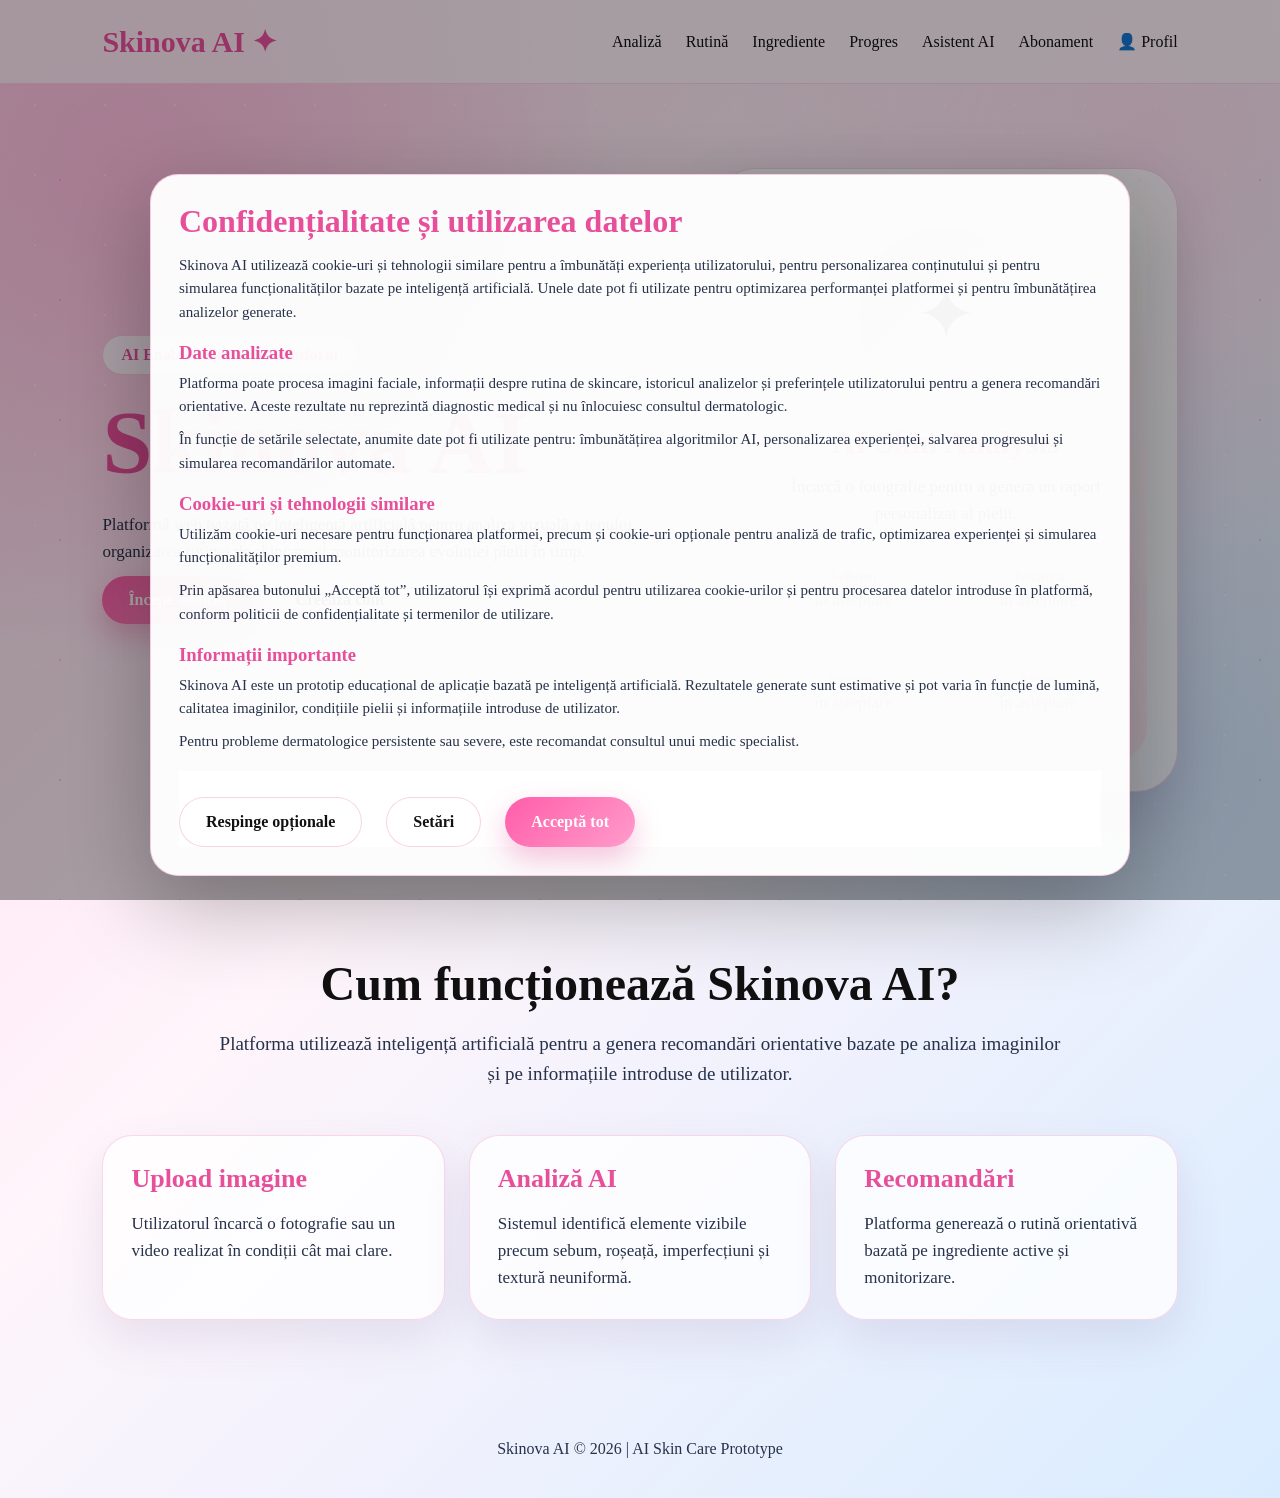
==== commit 670be6db: "Add script tag for external JavaScript file" ====
--- a/index.html
+++ b/index.html
@@ -184,10 +184,89 @@
     </div>
 
   </section>
-
+<div class="cookie-modal" id="cookieModal" style="display:none;">
+
+  <div class="cookie-box">
+
+    <h2>
+      Confidențialitate și utilizarea datelor
+    </h2>
+
+    <p>
+      Skinova AI utilizează cookie-uri și tehnologii similare pentru a îmbunătăți experiența utilizatorului,
+      pentru personalizarea conținutului și pentru simularea funcționalităților bazate pe inteligență artificială.
+      Unele date pot fi utilizate pentru optimizarea performanței platformei și pentru îmbunătățirea analizelor generate.
+    </p>
+
+    <h3>
+      Date analizate
+    </h3>
+
+    <p>
+      Platforma poate procesa imagini faciale, informații despre rutina de skincare,
+      istoricul analizelor și preferințele utilizatorului pentru a genera recomandări orientative.
+      Aceste rezultate nu reprezintă diagnostic medical și nu înlocuiesc consultul dermatologic.
+    </p>
+
+    <p>
+      În funcție de setările selectate, anumite date pot fi utilizate pentru:
+      îmbunătățirea algoritmilor AI, personalizarea experienței,
+      salvarea progresului și simularea recomandărilor automate.
+    </p>
+
+    <h3>
+      Cookie-uri și tehnologii similare
+    </h3>
+
+    <p>
+      Utilizăm cookie-uri necesare pentru funcționarea platformei,
+      precum și cookie-uri opționale pentru analiză de trafic,
+      optimizarea experienței și simularea funcționalităților premium.
+    </p>
+
+    <p>
+      Prin apăsarea butonului „Acceptă tot”, utilizatorul își exprimă acordul
+      pentru utilizarea cookie-urilor și pentru procesarea datelor introduse în platformă,
+      conform politicii de confidențialitate și termenilor de utilizare.
+    </p>
+
+    <h3>
+      Informații importante
+    </h3>
+
+    <p>
+      Skinova AI este un prototip educațional de aplicație bazată pe inteligență artificială.
+      Rezultatele generate sunt estimative și pot varia în funcție de lumină,
+      calitatea imaginilor, condițiile pielii și informațiile introduse de utilizator.
+    </p>
+
+    <p>
+      Pentru probleme dermatologice persistente sau severe,
+      este recomandat consultul unui medic specialist.
+    </p>
+
+    <div class="cookie-actions">
+
+      <button class="btn secondary" onclick="rejectOptionalCookies()">
+        Respinge opționale
+      </button>
+
+      <button class="btn secondary">
+        Setări
+      </button>
+
+      <button class="btn primary" onclick="closeCookieModal()">
+        Acceptă tot
+      </button>
+
+    </div>
+
+  </div>
+
+</div>
   <footer>
     Skinova AI © 2026 | AI Skin Care Prototype
   </footer>
-
+<script src="script.js"></script>
 </body>
 </html>
--- a/style.css
+++ b/style.css
@@ -311,3 +311,54 @@
     font-size: 36px;
   }
 }
+.cookie-modal {
+  position: fixed;
+  inset: 0;
+  background: rgba(0,0,0,0.35);
+  display: flex;
+  align-items: flex-end;
+  justify-content: center;
+  z-index: 9999;
+  padding: 24px;
+}
+
+.cookie-box {
+  width: min(980px, 100%);
+  max-height: 78vh;
+  overflow-y: auto;
+  background: rgba(255,255,255,0.96);
+  border: 1px solid rgba(232,79,155,0.28);
+  border-radius: 28px;
+  padding: 28px;
+  box-shadow: 0 30px 90px rgba(0,0,0,0.28);
+}
+
+.cookie-box h2 {
+  font-size: 32px;
+  text-align: left;
+  color: #e84f9b;
+  margin-bottom: 14px;
+}
+
+.cookie-box h3 {
+  color: #e84f9b;
+  margin-top: 18px;
+  margin-bottom: 8px;
+}
+
+.cookie-box p {
+  font-size: 15px;
+  line-height: 1.55;
+  margin-bottom: 10px;
+}
+
+.cookie-actions {
+  display: flex;
+  gap: 12px;
+  flex-wrap: wrap;
+  margin-top: 22px;
+  position: sticky;
+  bottom: 0;
+  background: rgba(255,255,255,0.96);
+  padding-top: 16px;
+}
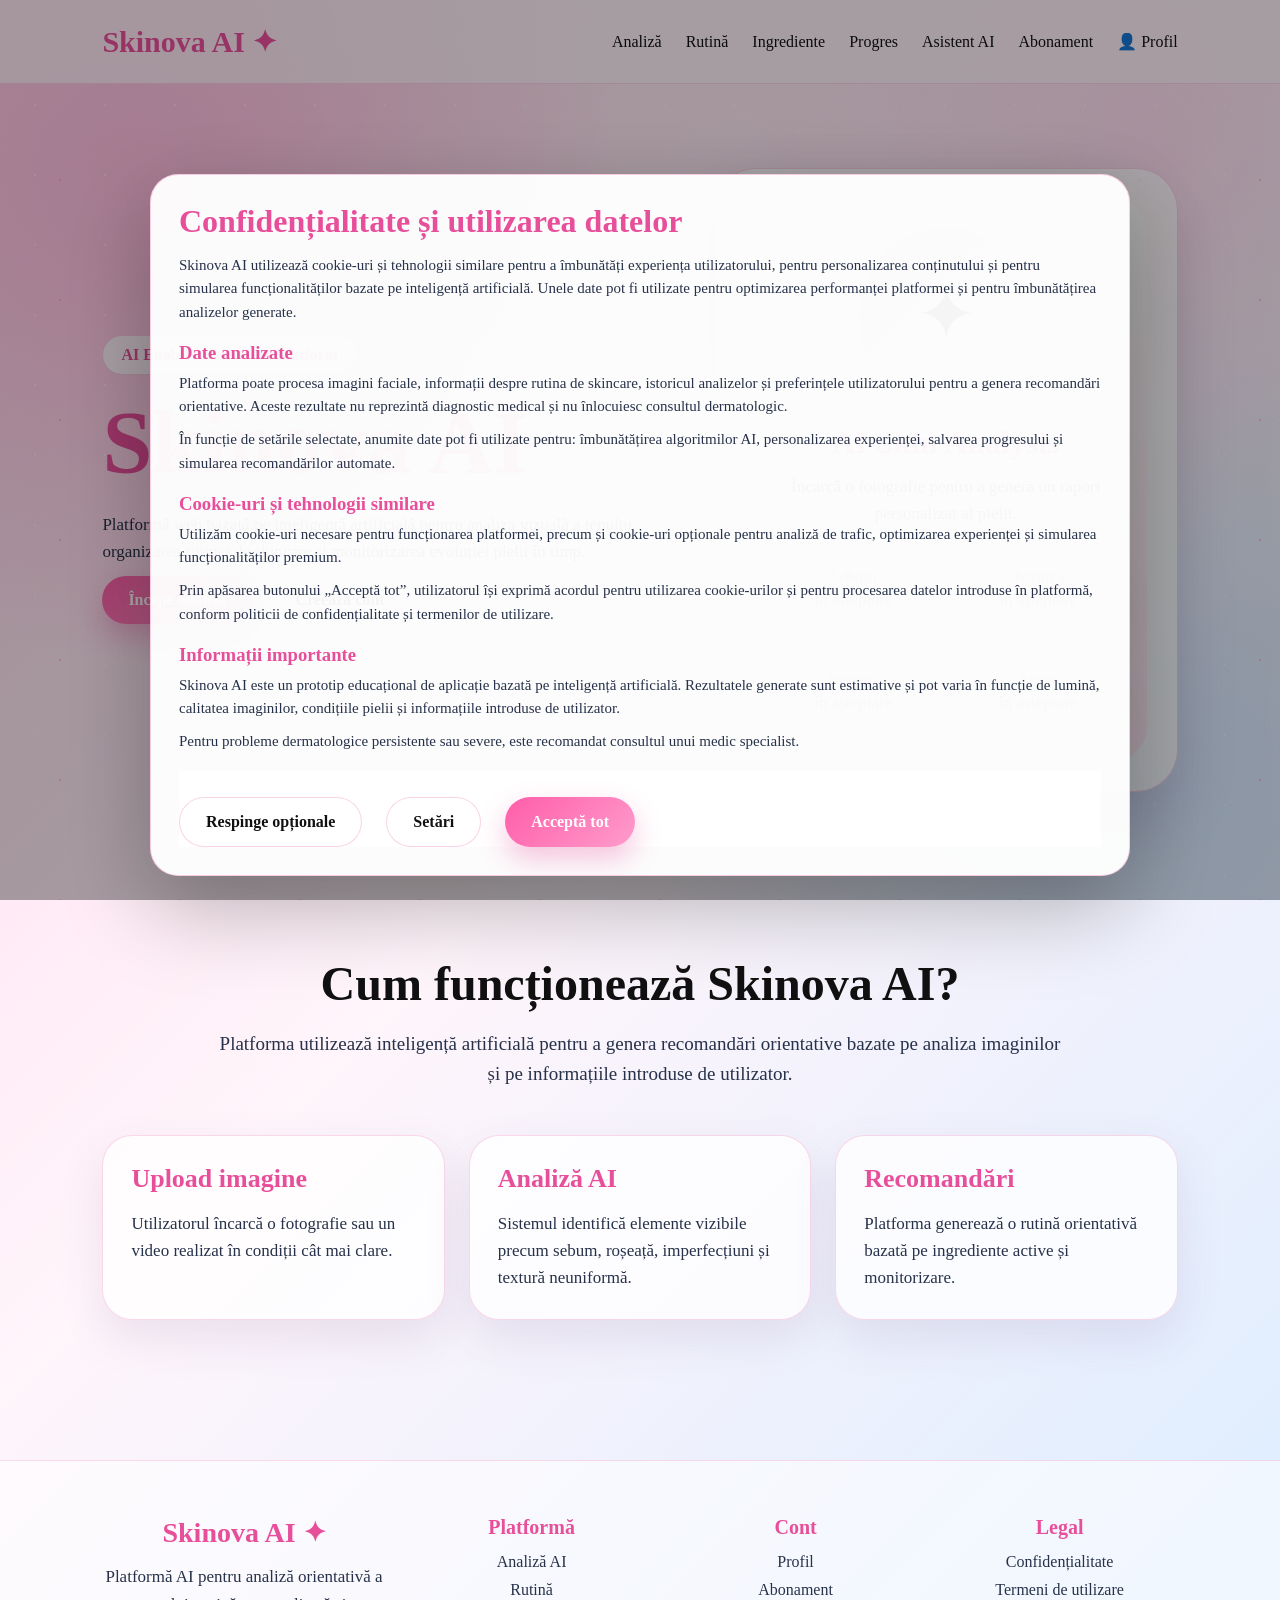
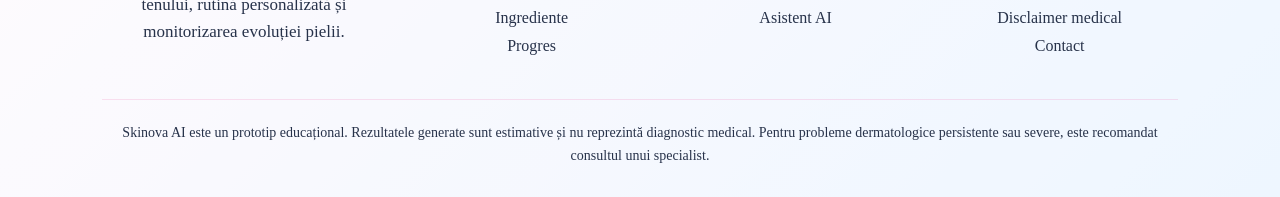
==== commit c33fff09: "Update index.html" ====
--- a/index.html
+++ b/index.html
@@ -264,9 +264,50 @@
   </div>
 
 </div>
-  <footer>
-    Skinova AI © 2026 | AI Skin Care Prototype
-  </footer>
+  <footer class="site-footer">
+
+  <div class="footer-grid">
+
+    <div class="footer-column">
+      <div class="footer-brand">Skinova AI ✦</div>
+      <p>
+        Platformă AI pentru analiză orientativă a tenului, rutină personalizată
+        și monitorizarea evoluției pielii.
+      </p>
+    </div>
+
+    <div class="footer-column">
+      <h4>Platformă</h4>
+      <a href="analysis.html">Analiză AI</a>
+      <a href="routine.html">Rutină</a>
+      <a href="ingredients.html">Ingrediente</a>
+      <a href="progress.html">Progres</a>
+    </div>
+
+    <div class="footer-column">
+      <h4>Cont</h4>
+      <a href="profile.html">Profil</a>
+      <a href="pricing.html">Abonament</a>
+      <a href="assistant.html">Asistent AI</a>
+    </div>
+
+    <div class="footer-column">
+      <h4>Legal</h4>
+      <a href="#">Confidențialitate</a>
+      <a href="#">Termeni de utilizare</a>
+      <a href="#">Disclaimer medical</a>
+      <a href="#">Contact</a>
+    </div>
+
+  </div>
+
+  <p class="footer-note">
+    Skinova AI este un prototip educațional. Rezultatele generate sunt estimative
+    și nu reprezintă diagnostic medical. Pentru probleme dermatologice persistente
+    sau severe, este recomandat consultul unui specialist.
+  </p>
+
+</footer>
 <script src="script.js"></script>
 </body>
 </html>
--- a/style.css
+++ b/style.css
@@ -362,3 +362,58 @@
   background: rgba(255,255,255,0.96);
   padding-top: 16px;
 }
+.site-footer {
+  padding: 55px 8% 30px;
+  background: rgba(255,255,255,0.55);
+  border-top: 1px solid rgba(232,79,155,0.2);
+  margin-top: 60px;
+}
+
+.footer-grid {
+  display: grid;
+  grid-template-columns: 1.2fr 1fr 1fr 1fr;
+  gap: 28px;
+  max-width: 1200px;
+  margin: auto;
+}
+
+.footer-brand {
+  font-size: 28px;
+  font-weight: bold;
+  color: #e84f9b;
+  margin-bottom: 14px;
+}
+
+.footer-column h4 {
+  color: #e84f9b;
+  font-size: 20px;
+  margin-bottom: 14px;
+}
+
+.footer-column a {
+  display: block;
+  color: #27324a;
+  text-decoration: none;
+  margin-bottom: 10px;
+  font-size: 16px;
+}
+
+.footer-column a:hover {
+  color: #e84f9b;
+}
+
+.footer-note {
+  max-width: 1200px;
+  margin: 34px auto 0;
+  padding-top: 22px;
+  border-top: 1px solid rgba(232,79,155,0.16);
+  font-size: 14px;
+  color: #27324a;
+  line-height: 1.6;
+}
+
+@media (max-width: 900px) {
+  .footer-grid {
+    grid-template-columns: 1fr;
+  }
+}
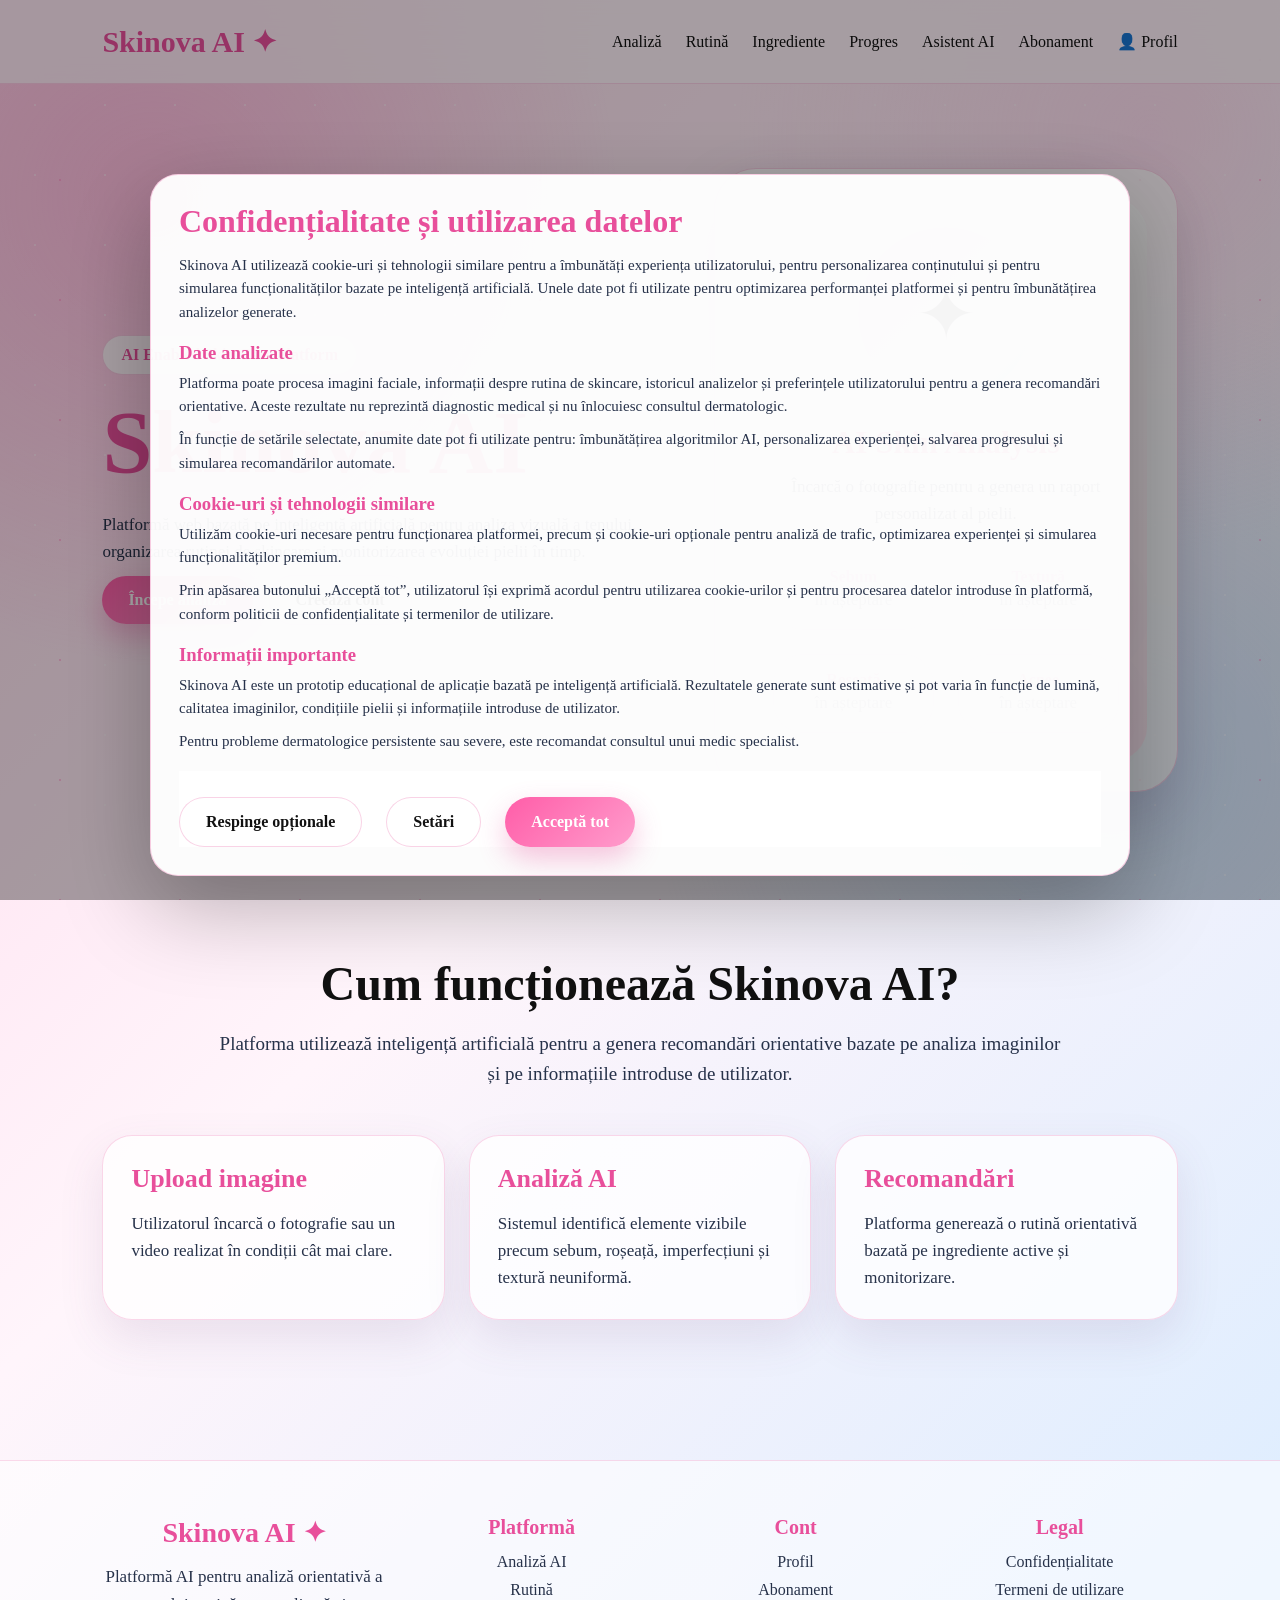
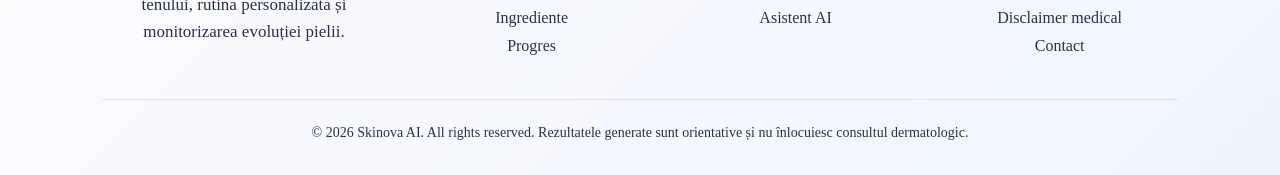
==== commit f46bf885: "Update index.html" ====
--- a/index.html
+++ b/index.html
@@ -302,10 +302,9 @@
   </div>
 
   <p class="footer-note">
-    Skinova AI este un prototip educațional. Rezultatele generate sunt estimative
-    și nu reprezintă diagnostic medical. Pentru probleme dermatologice persistente
-    sau severe, este recomandat consultul unui specialist.
-  </p>
+  © 2026 Skinova AI. All rights reserved.  
+  Rezultatele generate sunt orientative și nu înlocuiesc consultul dermatologic.
+</p>
 
 </footer>
 <script src="script.js"></script>
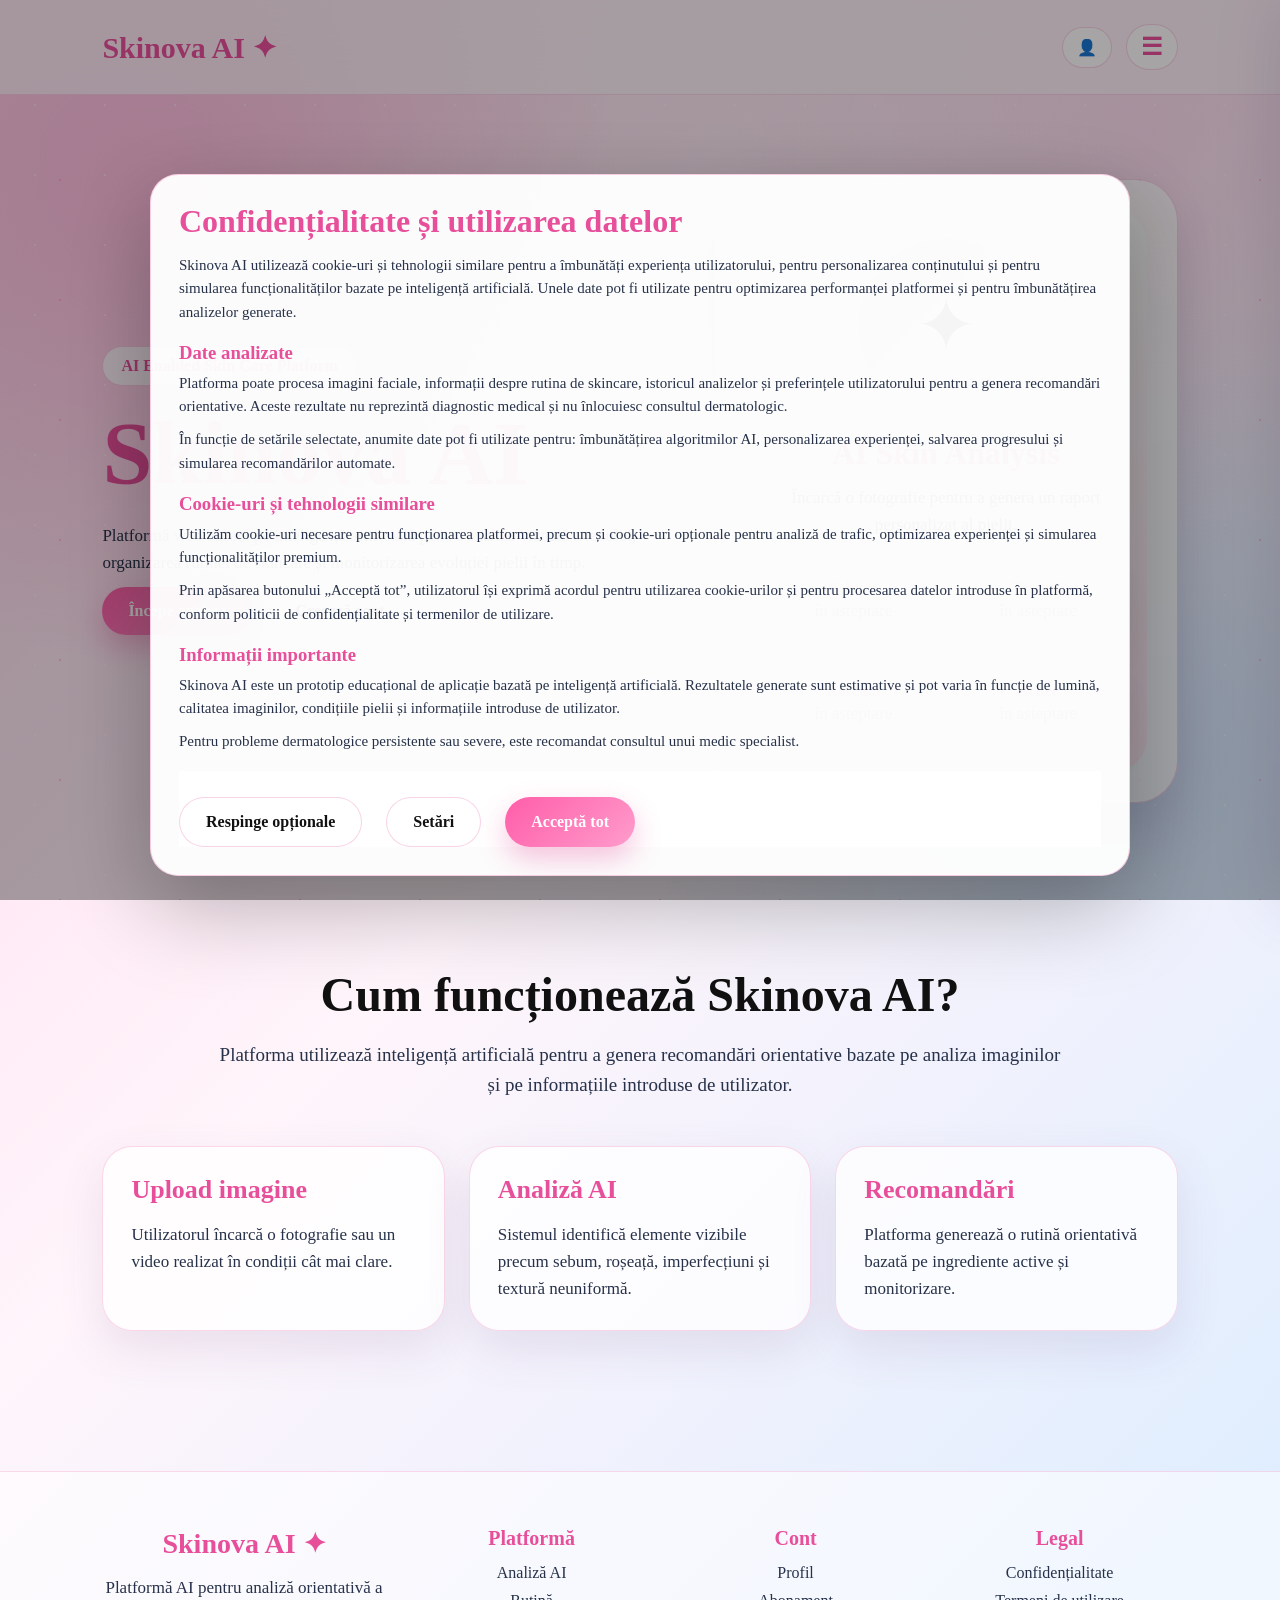
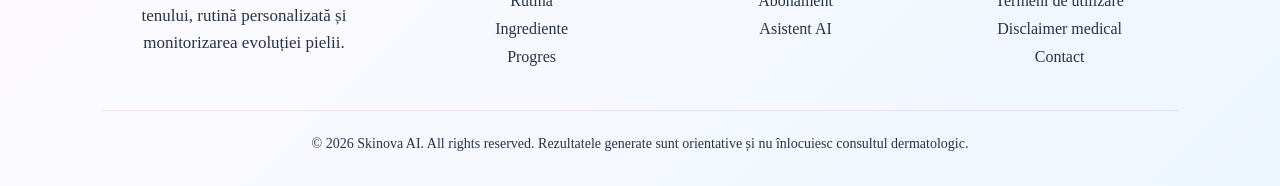
==== commit 2b5c2673: "Enhance header with top actions and side menu updates Added a top actions section with profile icon " ====
--- a/index.html
+++ b/index.html
@@ -12,17 +12,35 @@
   <header>
     <a class="logo" href="index.html">Skinova AI ✦</a>
 
-    <nav>
-      <a href="analysis.html">Analiză</a>
-      <a href="routine.html">Rutină</a>
-      <a href="ingredients.html">Ingrediente</a>
-      <a href="progress.html">Progres</a>
-      <a href="assistant.html">Asistent AI</a>
-      <a href="pricing.html">Abonament</a>
-      <a href="profile.html">👤 Profil</a>
-    </nav>
+    <div class="top-actions">
+
+  <a class="profile-icon" href="profile.html">
+    👤
+  </a>
+
+  <button class="menu-btn" onclick="openMenu()">
+    ☰
+  </button>
+
+</div>
   </header>
-
+<div class="side-menu" id="sideMenu">
+
+  <button class="close-menu" onclick="closeMenu()">
+    ✕
+  </button>
+
+  <h3>Skinova AI</h3>
+
+  <a href="analysis.html">Analiză AI</a>
+  <a href="routine.html">Rutina personalizată</a>
+  <a href="ingredients.html">Ingredient Scanner</a>
+  <a href="progress.html">My Skin Journey</a>
+  <a href="assistant.html">Asistent AI</a>
+  <a href="pricing.html">Abonament</a>
+  <a href="profile.html">Profil utilizator</a>
+
+</div>
   <main class="hero">
 
     <div>
--- a/style.css
+++ b/style.css
@@ -417,3 +417,67 @@
     grid-template-columns: 1fr;
   }
 }
+.top-actions {
+  display: flex;
+  align-items: center;
+  gap: 14px;
+}
+
+.profile-icon {
+  text-decoration: none;
+  color: #111;
+  background: rgba(255,255,255,0.8);
+  border: 1px solid rgba(232,79,155,0.25);
+  border-radius: 999px;
+  padding: 10px 14px;
+}
+
+.menu-btn {
+  border: 1px solid rgba(232,79,155,0.25);
+  background: rgba(255,255,255,0.85);
+  color: #e84f9b;
+  font-size: 24px;
+  padding: 8px 14px;
+  border-radius: 999px;
+}
+
+.side-menu {
+  position: fixed;
+  top: 0;
+  right: -320px;
+  width: 300px;
+  height: 100vh;
+  background: rgba(255,255,255,0.97);
+  border-left: 1px solid rgba(232,79,155,0.22);
+  box-shadow: -20px 0 60px rgba(108,70,120,0.18);
+  z-index: 9998;
+  padding: 28px;
+  transition: right 0.3s ease;
+}
+
+.side-menu.open {
+  right: 0;
+}
+
+.side-menu h3 {
+  color: #e84f9b;
+  font-size: 26px;
+  margin-bottom: 22px;
+}
+
+.side-menu a {
+  display: block;
+  text-decoration: none;
+  color: #27324a;
+  padding: 14px 0;
+  border-bottom: 1px solid rgba(232,79,155,0.12);
+  font-size: 17px;
+}
+
+.close-menu {
+  float: right;
+  font-size: 24px;
+  background: transparent;
+  color: #e84f9b;
+  padding: 0;
+}
